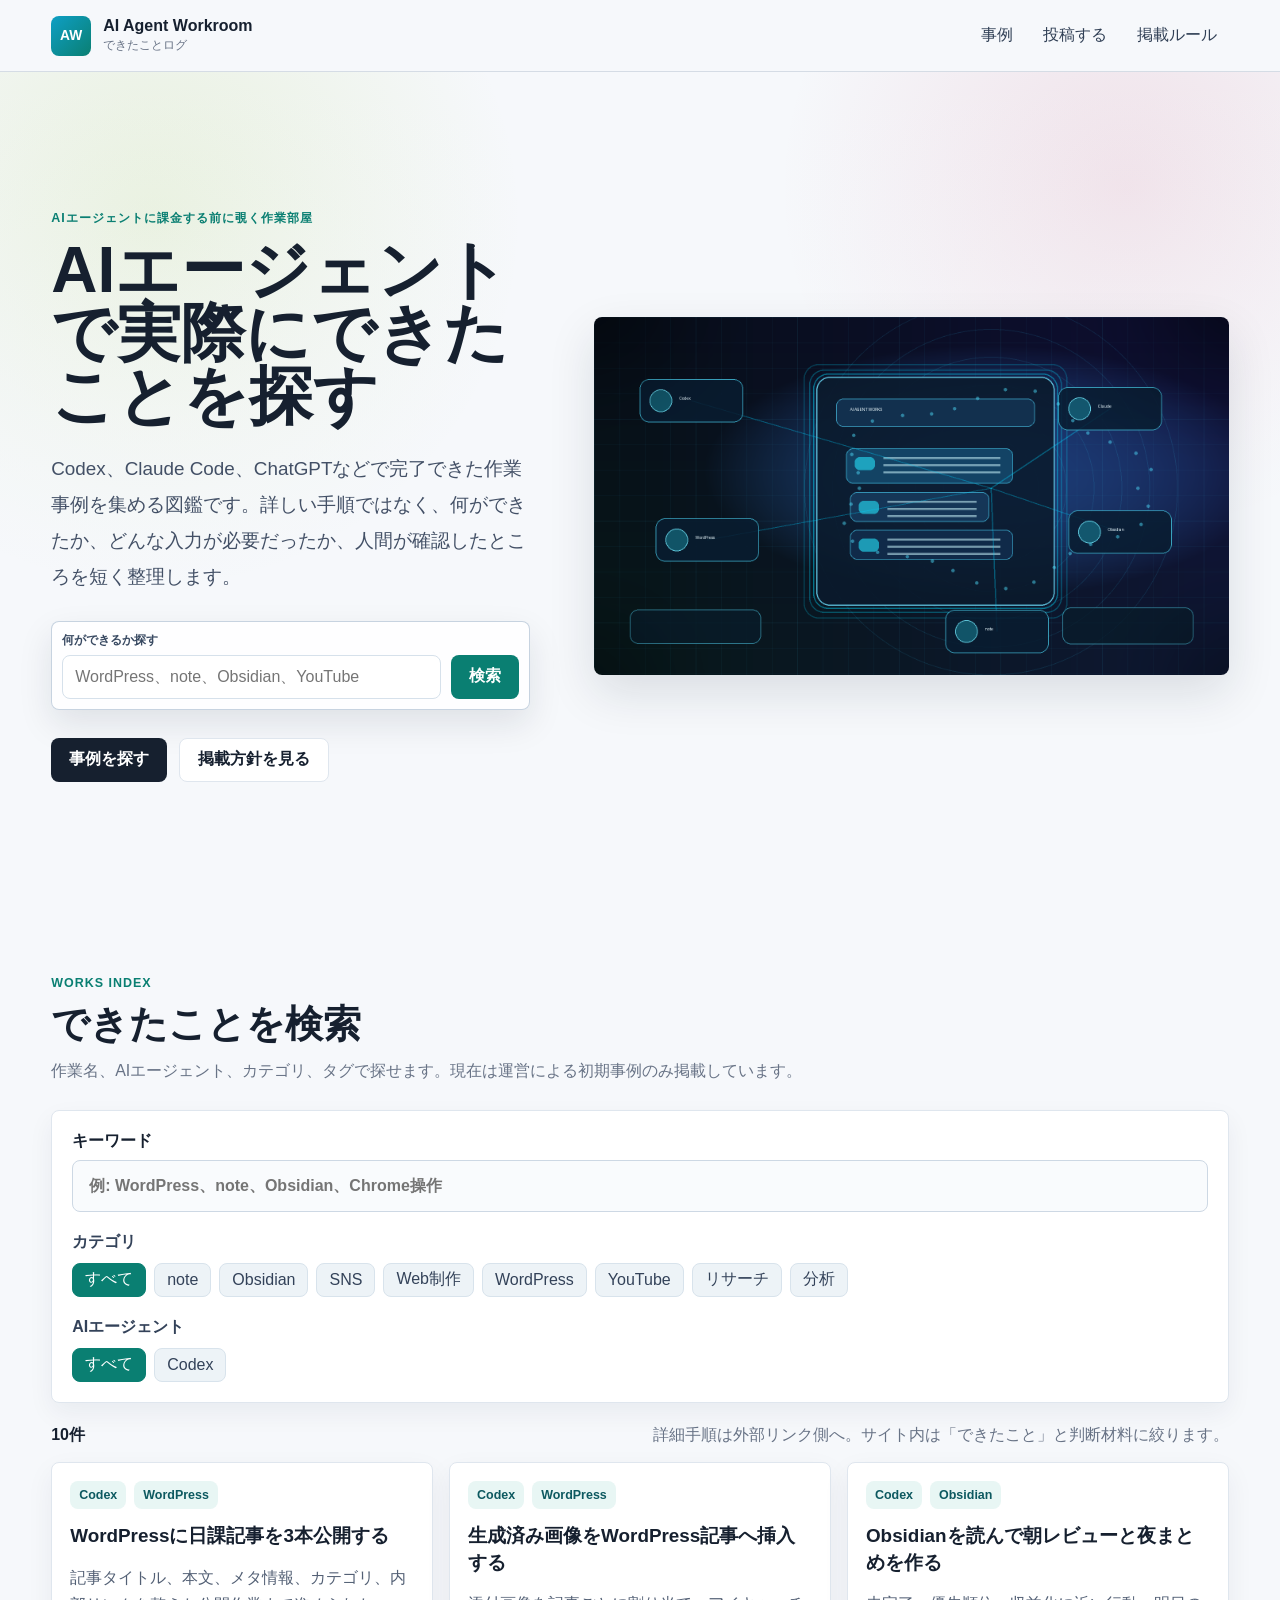
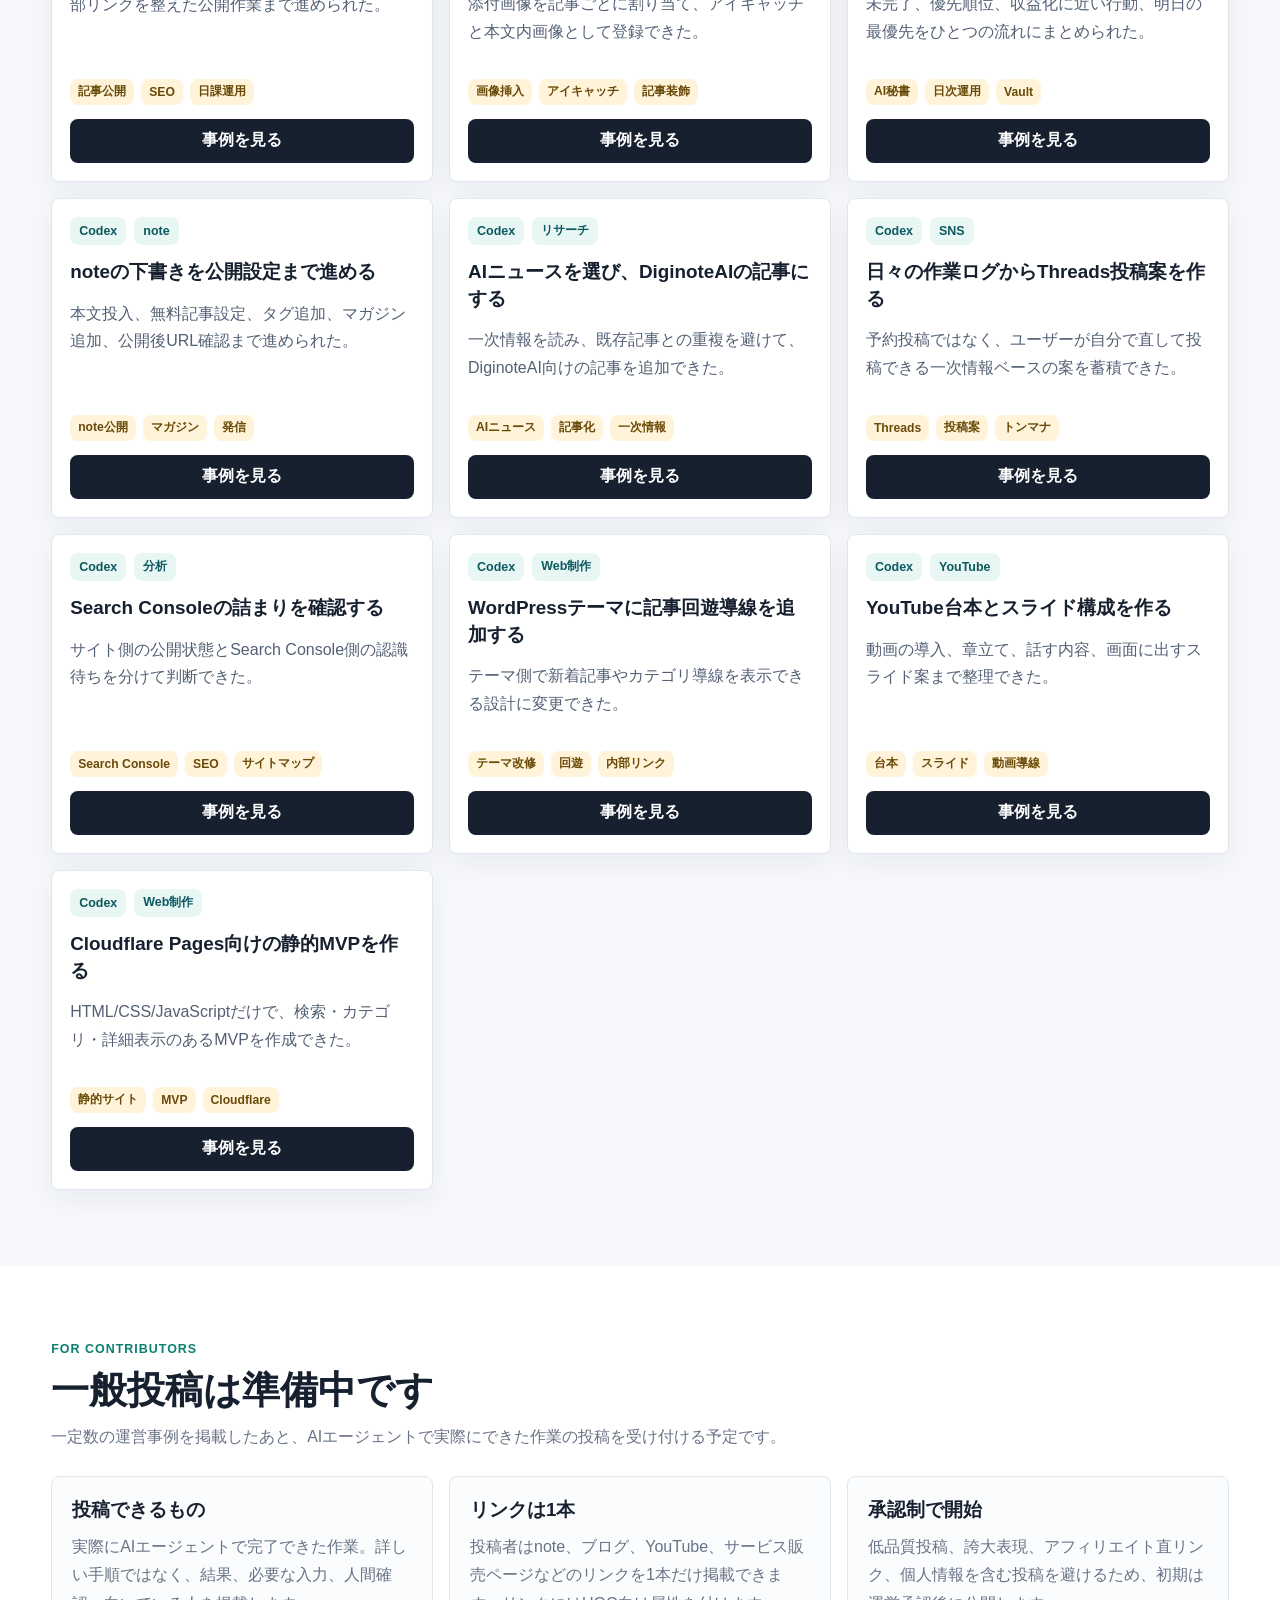
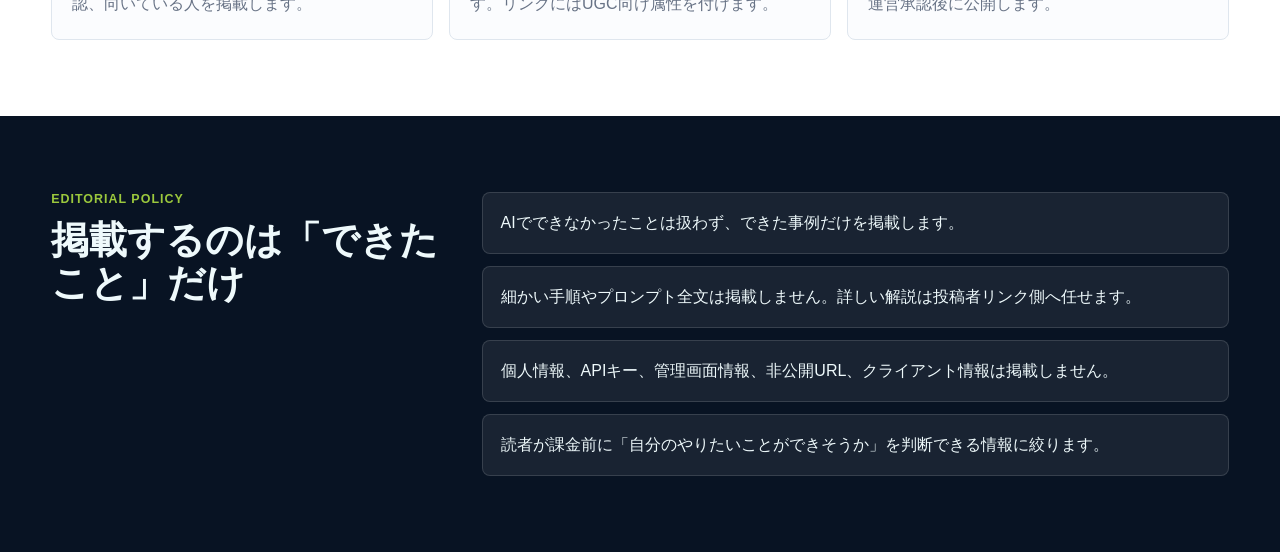
==== index.html @ 25be8d04 "Initial AI Agent Workroom static site" ====
<!doctype html>
<html lang="ja">
  <head>
    <meta charset="utf-8">
    <meta name="viewport" content="width=device-width, initial-scale=1">
    <title>AI Agent Workroom | AIエージェントでできることログ</title>
    <meta name="description" content="CodexやClaude CodeなどのAIエージェントで実際にできた作業を集める事例Wiki。課金前に、自分のやりたいことができるか調べられます。">
    <meta property="og:title" content="AI Agent Workroom">
    <meta property="og:description" content="AIエージェントで実際にできたことを検索できる事例Wiki。">
    <meta property="og:type" content="website">
    <meta property="og:image" content="./assets/agent-works-hero.png">
    <link rel="icon" href="./favicon.svg" type="image/svg+xml">
    <link rel="stylesheet" href="./styles.css">
  </head>
  <body>
    <header class="site-header">
      <a class="brand" href="#top" aria-label="AI Agent Workroom トップ">
        <span class="brand-mark">AW</span>
        <span>
          <strong>AI Agent Workroom</strong>
          <small>できたことログ</small>
        </span>
      </a>
      <nav class="top-nav" aria-label="主要メニュー">
        <a href="#cases">事例</a>
        <a href="#submit">投稿する</a>
        <a href="#policy">掲載ルール</a>
      </nav>
    </header>

    <main id="top">
      <section class="hero-section" aria-labelledby="hero-title">
        <div class="hero-copy">
          <p class="eyebrow">AIエージェントに課金する前に覗く作業部屋</p>
          <h1 id="hero-title">AIエージェントで実際にできたことを探す</h1>
          <p class="lead">Codex、Claude Code、ChatGPTなどで完了できた作業事例を集める図鑑です。詳しい手順ではなく、何ができたか、どんな入力が必要だったか、人間が確認したところを短く整理します。</p>
          <form class="hero-search" data-hero-form>
            <label>
              <span>何ができるか探す</span>
              <input type="search" placeholder="WordPress、note、Obsidian、YouTube" data-hero-search>
            </label>
            <button type="submit">検索</button>
          </form>
          <div class="hero-actions">
            <a href="#cases" class="primary-link">事例を探す</a>
            <a href="#submit" class="secondary-link">掲載方針を見る</a>
          </div>
        </div>
        <figure class="hero-visual">
          <img src="./assets/agent-works-hero.png" alt="AIエージェントの作業事例が知識ボードへ集まる抽象ビジュアル" width="1600" height="900">
        </figure>
      </section>

      <section class="search-band" id="cases" aria-labelledby="cases-title">
        <div class="section-heading">
          <p class="eyebrow">Works Index</p>
          <h2 id="cases-title">できたことを検索</h2>
          <p>作業名、AIエージェント、カテゴリ、タグで探せます。現在は運営による初期事例のみ掲載しています。</p>
        </div>

        <div class="search-panel">
          <label class="search-box">
            <span>キーワード</span>
            <input type="search" placeholder="例: WordPress、note、Obsidian、Chrome操作" data-search>
          </label>

          <div class="filter-group" aria-label="カテゴリで絞り込み">
            <span class="filter-title">カテゴリ</span>
            <div class="chip-row" data-categories></div>
          </div>

          <div class="filter-group" aria-label="AIエージェントで絞り込み">
            <span class="filter-title">AIエージェント</span>
            <div class="chip-row" data-agents></div>
          </div>
        </div>

        <div class="result-bar">
          <span data-count>0件</span>
          <span>詳細手順は外部リンク側へ。サイト内は「できたこと」と判断材料に絞ります。</span>
        </div>

        <div class="case-grid" data-case-grid></div>
        <p class="empty-state" data-empty hidden>該当する事例がありません。キーワードやカテゴリを変えて探してみてください。</p>
      </section>

      <section class="guide-section" id="submit" aria-labelledby="submit-title">
        <div class="section-heading">
          <p class="eyebrow">For Contributors</p>
          <h2 id="submit-title">一般投稿は準備中です</h2>
          <p>一定数の運営事例を掲載したあと、AIエージェントで実際にできた作業の投稿を受け付ける予定です。</p>
        </div>
        <div class="guide-grid">
          <article class="guide-item">
            <h3>投稿できるもの</h3>
            <p>実際にAIエージェントで完了できた作業。詳しい手順ではなく、結果、必要な入力、人間確認、向いている人を掲載します。</p>
          </article>
          <article class="guide-item">
            <h3>リンクは1本</h3>
            <p>投稿者はnote、ブログ、YouTube、サービス販売ページなどのリンクを1本だけ掲載できます。リンクにはUGC向け属性を付けます。</p>
          </article>
          <article class="guide-item">
            <h3>承認制で開始</h3>
            <p>低品質投稿、誇大表現、アフィリエイト直リンク、個人情報を含む投稿を避けるため、初期は運営承認後に公開します。</p>
          </article>
        </div>
      </section>

      <section class="policy-section" id="policy" aria-labelledby="policy-title">
        <div>
          <p class="eyebrow">Editorial Policy</p>
          <h2 id="policy-title">掲載するのは「できたこと」だけ</h2>
        </div>
        <ul class="policy-list">
          <li>AIでできなかったことは扱わず、できた事例だけを掲載します。</li>
          <li>細かい手順やプロンプト全文は掲載しません。詳しい解説は投稿者リンク側へ任せます。</li>
          <li>個人情報、APIキー、管理画面情報、非公開URL、クライアント情報は掲載しません。</li>
          <li>読者が課金前に「自分のやりたいことができそうか」を判断できる情報に絞ります。</li>
        </ul>
      </section>
    </main>

    <div class="modal-shell" data-modal hidden>
      <div class="modal-card" role="dialog" aria-modal="true" aria-label="事例詳細">
        <button type="button" class="modal-close" aria-label="閉じる" data-modal-close>×</button>
        <div data-modal-panel></div>
      </div>
    </div>

    <script src="./data.js"></script>
    <script src="./app.js"></script>
  </body>
</html>
---- styles.css ----
:root {
  color-scheme: light;
  --ink: #16202f;
  --muted: #687386;
  --line: #dfe6ee;
  --panel: #ffffff;
  --paper: #f6f8fb;
  --night: #081323;
  --cyan: #0e9fc5;
  --teal: #0a7f72;
  --lime: #9bc83d;
  --amber: #e5a33a;
  --rose: #c85076;
  --shadow: 0 18px 48px rgba(17, 31, 51, 0.12);
  --radius: 8px;
  font-family: -apple-system, BlinkMacSystemFont, "Segoe UI", "Hiragino Sans", "Noto Sans JP", sans-serif;
}

* {
  box-sizing: border-box;
}

html {
  scroll-behavior: smooth;
}

body {
  margin: 0;
  background: var(--paper);
  color: var(--ink);
  letter-spacing: 0;
}

body.is-modal-open {
  overflow: hidden;
}

a {
  color: inherit;
}

button,
input {
  font: inherit;
}

.site-header {
  position: sticky;
  top: 0;
  z-index: 20;
  display: flex;
  align-items: center;
  justify-content: space-between;
  gap: 24px;
  min-height: 72px;
  padding: 12px clamp(18px, 4vw, 56px);
  background: rgba(246, 248, 251, 0.92);
  border-bottom: 1px solid rgba(168, 182, 200, 0.42);
  backdrop-filter: blur(16px);
}

.brand {
  display: inline-flex;
  align-items: center;
  gap: 12px;
  text-decoration: none;
  min-width: 0;
}

.brand-mark {
  display: grid;
  place-items: center;
  width: 40px;
  height: 40px;
  color: #fff;
  background: linear-gradient(135deg, var(--cyan), var(--teal));
  border-radius: 8px;
  font-weight: 800;
  font-size: 0.86rem;
}

.brand strong {
  display: block;
  font-size: 1rem;
  line-height: 1.1;
}

.brand small {
  display: block;
  color: var(--muted);
  font-size: 0.78rem;
  margin-top: 3px;
}

.top-nav {
  display: flex;
  align-items: center;
  gap: 6px;
  flex-wrap: wrap;
  justify-content: flex-end;
}

.top-nav a {
  display: inline-flex;
  align-items: center;
  min-height: 36px;
  padding: 0 12px;
  color: #314056;
  text-decoration: none;
  border-radius: 8px;
}

.top-nav a:hover {
  background: #eaf1f6;
}

.hero-section {
  display: grid;
  grid-template-columns: minmax(0, 0.86fr) minmax(320px, 1.14fr);
  gap: clamp(24px, 5vw, 64px);
  align-items: center;
  min-height: calc(100svh - 72px);
  padding: clamp(36px, 6vw, 76px) clamp(18px, 4vw, 56px) clamp(28px, 5vw, 56px);
  background:
    linear-gradient(180deg, rgba(246, 248, 251, 0) 0%, var(--paper) 100%),
    radial-gradient(circle at 12% 18%, rgba(155, 200, 61, 0.16), transparent 28%),
    radial-gradient(circle at 88% 14%, rgba(200, 80, 118, 0.14), transparent 26%);
}

.hero-copy {
  max-width: 720px;
}

.eyebrow {
  margin: 0 0 12px;
  color: var(--teal);
  font-size: 0.78rem;
  font-weight: 800;
  letter-spacing: 0.08em;
  text-transform: uppercase;
}

h1,
h2,
h3,
p {
  overflow-wrap: anywhere;
}

h1 {
  margin: 0;
  font-size: clamp(2.4rem, 5vw, 5.8rem);
  line-height: 0.98;
  letter-spacing: 0;
  max-width: 760px;
}

.lead {
  margin: 24px 0 0;
  color: #435066;
  font-size: clamp(1rem, 1.6vw, 1.18rem);
  line-height: 1.9;
  max-width: 680px;
}

.hero-search {
  display: grid;
  grid-template-columns: minmax(0, 1fr) auto;
  gap: 10px;
  max-width: 680px;
  margin-top: 26px;
  padding: 10px;
  background: rgba(255, 255, 255, 0.82);
  border: 1px solid rgba(193, 207, 221, 0.9);
  border-radius: 8px;
  box-shadow: 0 14px 34px rgba(22, 32, 47, 0.1);
}

.hero-search label {
  display: grid;
  gap: 6px;
  min-width: 0;
}

.hero-search span {
  color: #394a62;
  font-size: 0.78rem;
  font-weight: 900;
}

.hero-search input {
  width: 100%;
  min-height: 44px;
  padding: 0 12px;
  color: var(--ink);
  background: #fff;
  border: 1px solid #d6e1eb;
  border-radius: 8px;
  outline: none;
}

.hero-search input:focus {
  border-color: var(--cyan);
  box-shadow: 0 0 0 4px rgba(14, 159, 197, 0.13);
}

.hero-search button {
  align-self: end;
  min-height: 44px;
  padding: 0 18px;
  color: #fff;
  background: var(--teal);
  border: 0;
  border-radius: 8px;
  font-weight: 900;
  cursor: pointer;
}

.hero-search button:hover {
  background: #096d62;
}

.hero-actions {
  display: flex;
  flex-wrap: wrap;
  gap: 12px;
  margin-top: 28px;
}

.primary-link,
.secondary-link,
.card-action {
  display: inline-flex;
  align-items: center;
  justify-content: center;
  min-height: 44px;
  padding: 0 18px;
  border-radius: 8px;
  text-decoration: none;
  font-weight: 800;
}

.primary-link {
  color: #fff;
  background: var(--ink);
}

.primary-link:hover,
.card-action:hover {
  background: #27344a;
}

.secondary-link {
  color: var(--ink);
  background: #fff;
  border: 1px solid var(--line);
}

.secondary-link:hover {
  border-color: #aab9c9;
}

.hero-visual {
  margin: 0;
  min-width: 0;
}

.hero-visual img {
  display: block;
  width: 100%;
  height: auto;
  aspect-ratio: 16 / 9;
  object-fit: cover;
  border-radius: 8px;
  box-shadow: var(--shadow);
}

.search-band,
.guide-section,
.policy-section {
  padding: clamp(38px, 6vw, 76px) clamp(18px, 4vw, 56px);
}

.section-heading {
  max-width: 820px;
  margin-bottom: 24px;
}

.section-heading h2,
.policy-section h2 {
  margin: 0;
  font-size: clamp(1.7rem, 3vw, 3rem);
  line-height: 1.12;
}

.section-heading p:not(.eyebrow) {
  margin: 12px 0 0;
  color: var(--muted);
  line-height: 1.8;
}

.search-panel {
  display: grid;
  gap: 20px;
  padding: 20px;
  background: var(--panel);
  border: 1px solid var(--line);
  border-radius: var(--radius);
  box-shadow: 0 10px 26px rgba(25, 39, 62, 0.06);
}

.search-box {
  display: grid;
  gap: 8px;
  font-weight: 800;
}

.search-box input {
  min-height: 52px;
  width: 100%;
  padding: 0 16px;
  color: var(--ink);
  background: #f9fbfd;
  border: 1px solid #cdd8e4;
  border-radius: 8px;
  outline: none;
}

.search-box input:focus {
  border-color: var(--cyan);
  box-shadow: 0 0 0 4px rgba(14, 159, 197, 0.13);
}

.filter-group {
  display: grid;
  gap: 10px;
}

.filter-title {
  color: #334259;
  font-weight: 800;
}

.chip-row {
  display: flex;
  gap: 8px;
  flex-wrap: wrap;
}

.chip {
  min-height: 34px;
  padding: 0 12px;
  color: #334259;
  background: #edf3f7;
  border: 1px solid #d8e3ec;
  border-radius: 8px;
  cursor: pointer;
}

.chip[aria-pressed="true"] {
  color: #fff;
  background: var(--teal);
  border-color: var(--teal);
}

.result-bar {
  display: flex;
  justify-content: space-between;
  gap: 16px;
  align-items: center;
  margin: 22px 0 16px;
  color: var(--muted);
}

.result-bar [data-count] {
  color: var(--ink);
  font-weight: 900;
}

.case-grid {
  display: grid;
  grid-template-columns: repeat(3, minmax(0, 1fr));
  gap: 16px;
}

.work-card {
  display: grid;
  grid-template-rows: auto auto 1fr auto auto;
  gap: 14px;
  min-height: 320px;
  padding: 18px;
  background: var(--panel);
  border: 1px solid var(--line);
  border-radius: var(--radius);
  box-shadow: 0 10px 28px rgba(25, 39, 62, 0.06);
}

.work-card__meta {
  display: flex;
  gap: 8px;
  flex-wrap: wrap;
}

.work-card__meta span {
  display: inline-flex;
  align-items: center;
  min-height: 28px;
  padding: 0 9px;
  color: #0d5960;
  background: #e8f6f4;
  border-radius: 8px;
  font-size: 0.78rem;
  font-weight: 800;
}

.work-card h3 {
  margin: 0;
  font-size: 1.18rem;
  line-height: 1.42;
}

.work-card p {
  margin: 0;
  color: #536075;
  line-height: 1.72;
}

.tag-list {
  display: flex;
  flex-wrap: wrap;
  gap: 7px;
}

.tag-list span {
  display: inline-flex;
  align-items: center;
  min-height: 26px;
  padding: 0 8px;
  color: #6a4a08;
  background: #fff4da;
  border-radius: 8px;
  font-size: 0.76rem;
  font-weight: 800;
}

.card-action {
  width: 100%;
  color: #fff;
  background: var(--ink);
  border: 0;
  cursor: pointer;
}

.empty-state {
  padding: 30px;
  color: var(--muted);
  background: #fff;
  border: 1px solid var(--line);
  border-radius: var(--radius);
}

.guide-section {
  background: #fff;
}

.guide-grid {
  display: grid;
  grid-template-columns: repeat(3, minmax(0, 1fr));
  gap: 16px;
}

.guide-item {
  padding: 20px;
  border: 1px solid var(--line);
  border-radius: var(--radius);
  background: #fbfcfe;
}

.guide-item h3 {
  margin: 0 0 10px;
}

.guide-item p {
  margin: 0;
  color: var(--muted);
  line-height: 1.8;
}

.policy-section {
  display: grid;
  grid-template-columns: minmax(220px, 0.7fr) minmax(0, 1.3fr);
  gap: 28px;
  align-items: start;
  background: var(--night);
  color: #eef9fb;
}

.policy-section .eyebrow {
  color: var(--lime);
}

.policy-list {
  display: grid;
  gap: 12px;
  margin: 0;
  padding: 0;
  list-style: none;
}

.policy-list li {
  padding: 16px 18px;
  background: rgba(255, 255, 255, 0.07);
  border: 1px solid rgba(255, 255, 255, 0.13);
  border-radius: var(--radius);
  line-height: 1.75;
}

.modal-shell {
  position: fixed;
  inset: 0;
  z-index: 100;
  display: grid;
  place-items: center;
  padding: 18px;
  background: rgba(3, 9, 18, 0.64);
}

.modal-shell[hidden] {
  display: none;
}

.modal-card {
  position: relative;
  width: min(920px, 100%);
  max-height: min(820px, 92svh);
  overflow: auto;
  padding: clamp(18px, 4vw, 30px);
  background: #fff;
  border-radius: 8px;
  box-shadow: 0 24px 88px rgba(0, 0, 0, 0.32);
}

.modal-close,
.icon-button {
  display: grid;
  place-items: center;
  width: 38px;
  height: 38px;
  color: var(--ink);
  background: #edf3f7;
  border: 0;
  border-radius: 8px;
  cursor: pointer;
  font-size: 1.35rem;
  line-height: 1;
}

.modal-close {
  position: absolute;
  top: 12px;
  right: 12px;
}

.modal-top {
  display: flex;
  justify-content: space-between;
  gap: 20px;
  padding-right: 42px;
}

.modal-top h2 {
  margin: 0 0 18px;
  font-size: clamp(1.45rem, 3vw, 2.4rem);
  line-height: 1.18;
}

.case-detail {
  display: grid;
  gap: 12px;
  margin: 0;
}

.case-detail div {
  display: grid;
  grid-template-columns: 180px minmax(0, 1fr);
  gap: 16px;
  padding: 14px 0;
  border-top: 1px solid var(--line);
}

.case-detail dt {
  color: #2f4058;
  font-weight: 900;
}

.case-detail dd {
  margin: 0;
  color: #536075;
  line-height: 1.8;
}

.modal-footer {
  display: flex;
  justify-content: space-between;
  align-items: center;
  gap: 18px;
  flex-wrap: wrap;
  margin-top: 24px;
  padding-top: 18px;
  border-top: 1px solid var(--line);
}

@media (max-width: 980px) {
  .hero-section {
    grid-template-columns: 1fr;
    min-height: auto;
  }

  .hero-visual {
    order: -1;
  }

  .case-grid,
  .guide-grid {
    grid-template-columns: repeat(2, minmax(0, 1fr));
  }

  .policy-section {
    grid-template-columns: 1fr;
  }
}

@media (max-width: 680px) {
  .site-header {
    align-items: flex-start;
    flex-direction: column;
    gap: 10px;
  }

  .top-nav {
    justify-content: flex-start;
  }

  .hero-section {
    padding-top: 24px;
  }

  .hero-actions,
  .hero-search,
  .result-bar,
  .modal-top,
  .modal-footer {
    align-items: stretch;
    flex-direction: column;
  }

  .hero-search {
    grid-template-columns: 1fr;
  }

  .primary-link,
  .secondary-link {
    width: 100%;
  }

  .case-grid,
  .guide-grid {
    grid-template-columns: 1fr;
  }

  .search-panel {
    padding: 16px;
  }

  .case-detail div {
    grid-template-columns: 1fr;
    gap: 6px;
  }

  .modal-top {
    padding-right: 0;
  }

  .modal-top .icon-button {
    display: none;
  }
}
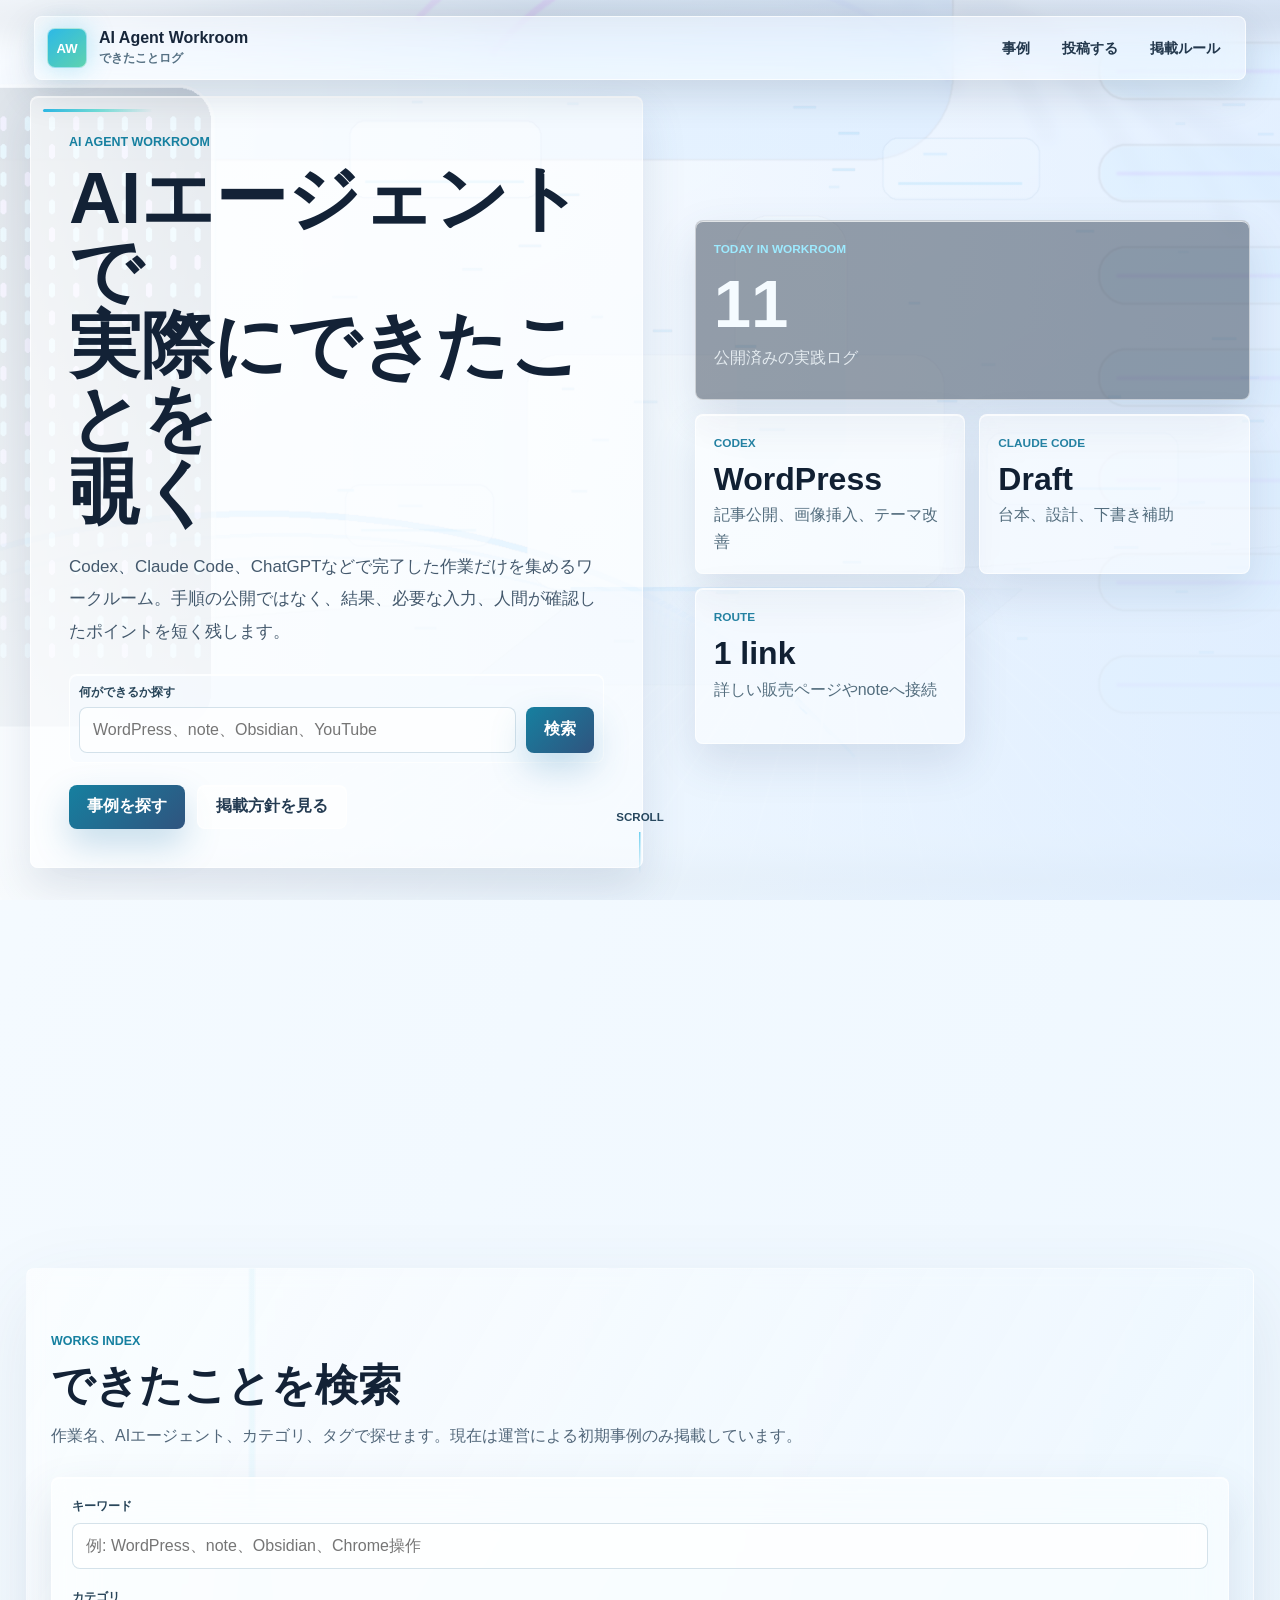
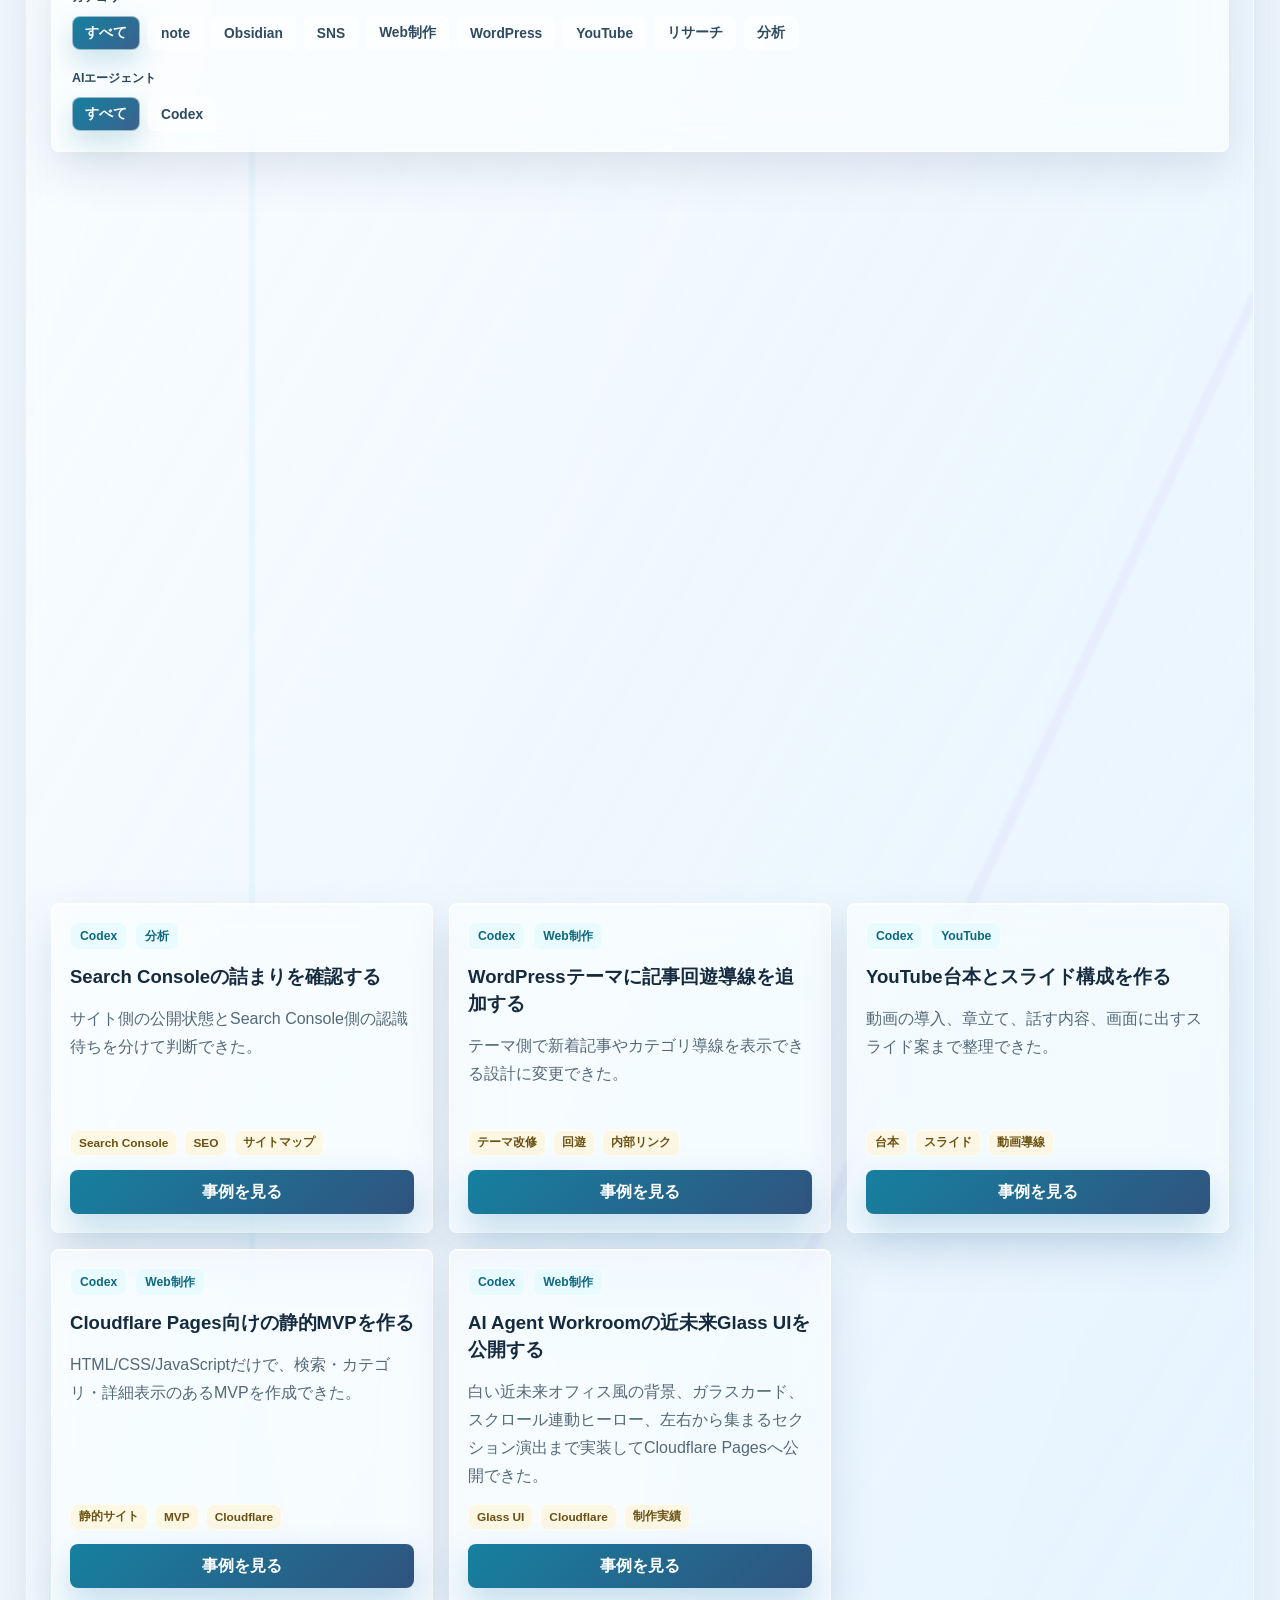
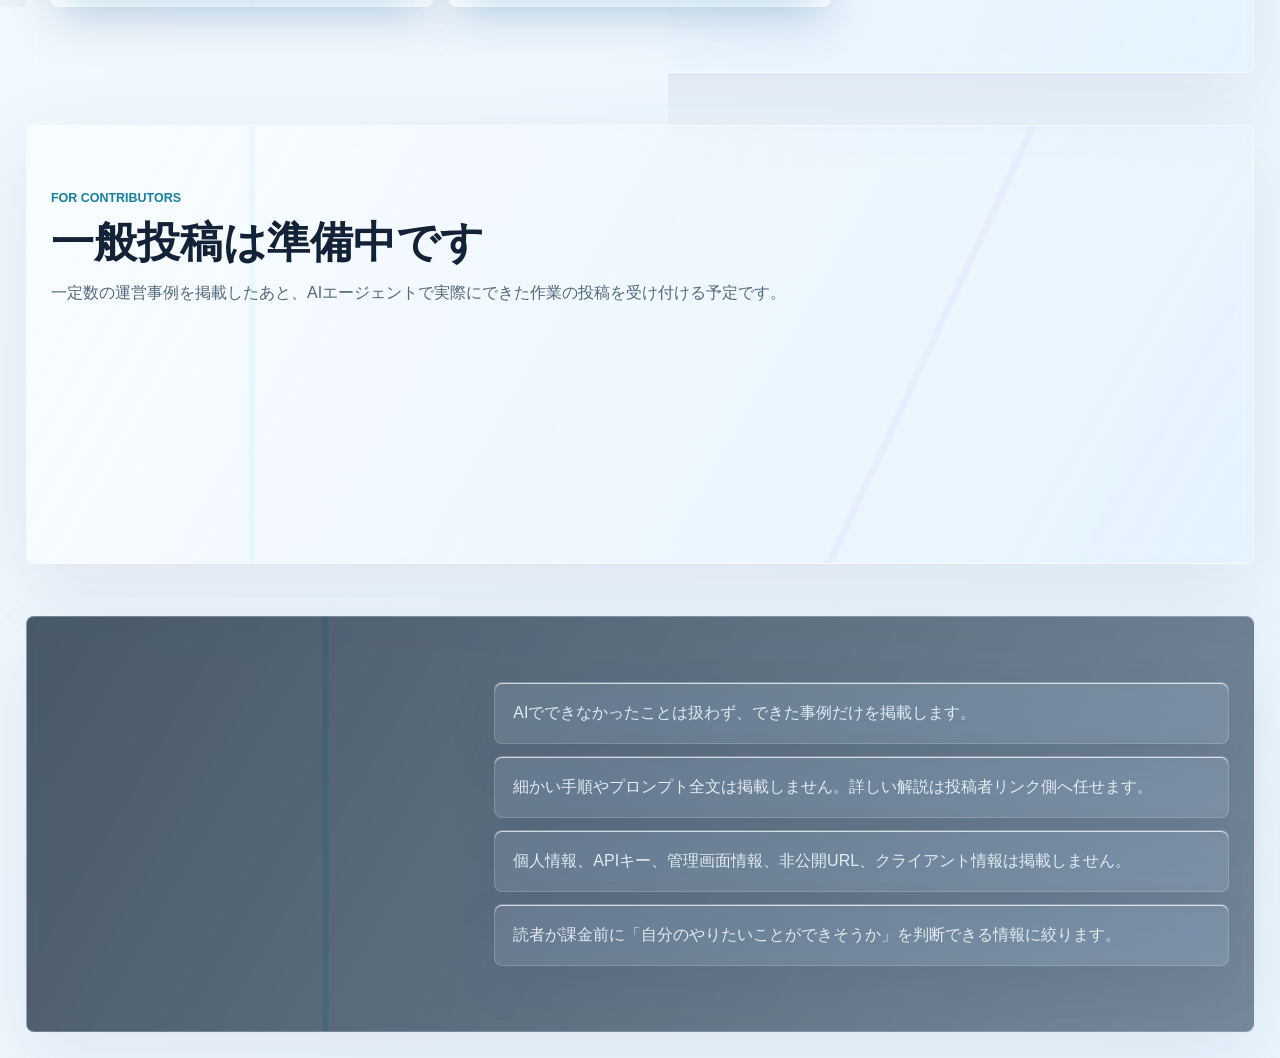
==== commit bd9aa620: "Redesign AI Agent Workroom glass UI" ====
--- a/index.html
+++ b/index.html
@@ -8,7 +8,7 @@
     <meta property="og:title" content="AI Agent Workroom">
     <meta property="og:description" content="AIエージェントで実際にできたことを検索できる事例Wiki。">
     <meta property="og:type" content="website">
-    <meta property="og:image" content="./assets/agent-works-hero.png">
+    <meta property="og:image" content="./assets/workroom-atrium.png">
     <link rel="icon" href="./favicon.svg" type="image/svg+xml">
     <link rel="stylesheet" href="./styles.css">
   </head>
@@ -29,36 +29,66 @@
     </header>
 
     <main id="top">
-      <section class="hero-section" aria-labelledby="hero-title">
-        <div class="hero-copy">
-          <p class="eyebrow">AIエージェントに課金する前に覗く作業部屋</p>
-          <h1 id="hero-title">AIエージェントで実際にできたことを探す</h1>
-          <p class="lead">Codex、Claude Code、ChatGPTなどで完了できた作業事例を集める図鑑です。詳しい手順ではなく、何ができたか、どんな入力が必要だったか、人間が確認したところを短く整理します。</p>
-          <form class="hero-search" data-hero-form>
-            <label>
-              <span>何ができるか探す</span>
-              <input type="search" placeholder="WordPress、note、Obsidian、YouTube" data-hero-search>
-            </label>
-            <button type="submit">検索</button>
-          </form>
-          <div class="hero-actions">
-            <a href="#cases" class="primary-link">事例を探す</a>
-            <a href="#submit" class="secondary-link">掲載方針を見る</a>
+      <section class="hero-section" aria-labelledby="hero-title" data-hero>
+        <div class="hero-pin">
+          <figure class="hero-visual" aria-hidden="true">
+            <img src="./assets/workroom-atrium.png" alt="" width="1800" height="1080">
+          </figure>
+          <div class="hero-stage" data-hero-stage>
+            <div class="hero-copy glass-panel">
+              <p class="eyebrow">AI Agent Workroom</p>
+              <h1 id="hero-title"><span>AIエージェントで</span><span>実際にできたことを</span><span>覗く</span></h1>
+              <p class="lead">Codex、Claude Code、ChatGPTなどで完了した作業だけを集めるワークルーム。手順の公開ではなく、結果、必要な入力、人間が確認したポイントを短く残します。</p>
+              <form class="hero-search" data-hero-form>
+                <label>
+                  <span>何ができるか探す</span>
+                  <input type="search" placeholder="WordPress、note、Obsidian、YouTube" data-hero-search>
+                </label>
+                <button type="submit">検索</button>
+              </form>
+              <div class="hero-actions">
+                <a href="#cases" class="primary-link">事例を探す</a>
+                <a href="#submit" class="secondary-link">掲載方針を見る</a>
+              </div>
+            </div>
+
+            <div class="hero-workbench" aria-label="AI Agent Workroomの概要">
+              <article class="glass-tile tile-large">
+                <span class="tile-label">Today in workroom</span>
+                <strong>11</strong>
+                <p>公開済みの実践ログ</p>
+              </article>
+              <article class="glass-tile">
+                <span class="tile-label">Codex</span>
+                <strong>WordPress</strong>
+                <p>記事公開、画像挿入、テーマ改善</p>
+              </article>
+              <article class="glass-tile">
+                <span class="tile-label">Claude Code</span>
+                <strong>Draft</strong>
+                <p>台本、設計、下書き補助</p>
+              </article>
+              <article class="glass-tile">
+                <span class="tile-label">Route</span>
+                <strong>1 link</strong>
+                <p>詳しい販売ページやnoteへ接続</p>
+              </article>
+            </div>
+          </div>
+          <div class="scroll-cue" aria-hidden="true">
+            <span>Scroll</span>
           </div>
         </div>
-        <figure class="hero-visual">
-          <img src="./assets/agent-works-hero.png" alt="AIエージェントの作業事例が知識ボードへ集まる抽象ビジュアル" width="1600" height="900">
-        </figure>
       </section>
 
-      <section class="search-band" id="cases" aria-labelledby="cases-title">
-        <div class="section-heading">
+      <section class="search-band scene-section" id="cases" aria-labelledby="cases-title">
+        <div class="section-heading reveal-left" data-reveal>
           <p class="eyebrow">Works Index</p>
           <h2 id="cases-title">できたことを検索</h2>
           <p>作業名、AIエージェント、カテゴリ、タグで探せます。現在は運営による初期事例のみ掲載しています。</p>
         </div>
 
-        <div class="search-panel">
+        <div class="search-panel glass-panel reveal-right" data-reveal>
           <label class="search-box">
             <span>キーワード</span>
             <input type="search" placeholder="例: WordPress、note、Obsidian、Chrome操作" data-search>
@@ -75,7 +105,7 @@
           </div>
         </div>
 
-        <div class="result-bar">
+        <div class="result-bar reveal-left" data-reveal>
           <span data-count>0件</span>
           <span>詳細手順は外部リンク側へ。サイト内は「できたこと」と判断材料に絞ります。</span>
         </div>
@@ -84,30 +114,30 @@
         <p class="empty-state" data-empty hidden>該当する事例がありません。キーワードやカテゴリを変えて探してみてください。</p>
       </section>
 
-      <section class="guide-section" id="submit" aria-labelledby="submit-title">
-        <div class="section-heading">
+      <section class="guide-section scene-section" id="submit" aria-labelledby="submit-title">
+        <div class="section-heading reveal-left" data-reveal>
           <p class="eyebrow">For Contributors</p>
           <h2 id="submit-title">一般投稿は準備中です</h2>
           <p>一定数の運営事例を掲載したあと、AIエージェントで実際にできた作業の投稿を受け付ける予定です。</p>
         </div>
         <div class="guide-grid">
-          <article class="guide-item">
+          <article class="guide-item glass-panel" data-reveal>
             <h3>投稿できるもの</h3>
             <p>実際にAIエージェントで完了できた作業。詳しい手順ではなく、結果、必要な入力、人間確認、向いている人を掲載します。</p>
           </article>
-          <article class="guide-item">
+          <article class="guide-item glass-panel" data-reveal>
             <h3>リンクは1本</h3>
             <p>投稿者はnote、ブログ、YouTube、サービス販売ページなどのリンクを1本だけ掲載できます。リンクにはUGC向け属性を付けます。</p>
           </article>
-          <article class="guide-item">
+          <article class="guide-item glass-panel" data-reveal>
             <h3>承認制で開始</h3>
             <p>低品質投稿、誇大表現、アフィリエイト直リンク、個人情報を含む投稿を避けるため、初期は運営承認後に公開します。</p>
           </article>
         </div>
       </section>
 
-      <section class="policy-section" id="policy" aria-labelledby="policy-title">
-        <div>
+      <section class="policy-section scene-section" id="policy" aria-labelledby="policy-title">
+        <div class="reveal-left" data-reveal>
           <p class="eyebrow">Editorial Policy</p>
           <h2 id="policy-title">掲載するのは「できたこと」だけ</h2>
         </div>
--- a/styles.css
+++ b/styles.css
@@ -1,18 +1,23 @@
 :root {
   color-scheme: light;
-  --ink: #16202f;
-  --muted: #687386;
-  --line: #dfe6ee;
-  --panel: #ffffff;
-  --paper: #f6f8fb;
-  --night: #081323;
-  --cyan: #0e9fc5;
-  --teal: #0a7f72;
-  --lime: #9bc83d;
-  --amber: #e5a33a;
-  --rose: #c85076;
-  --shadow: 0 18px 48px rgba(17, 31, 51, 0.12);
+  --ink: #112033;
+  --ink-soft: #2c3d52;
+  --muted: #6d7b8c;
+  --paper: #edf6ff;
+  --glass: rgba(255, 255, 255, 0.52);
+  --glass-strong: rgba(255, 255, 255, 0.72);
+  --glass-dark: rgba(17, 32, 51, 0.54);
+  --line: rgba(255, 255, 255, 0.68);
+  --line-dark: rgba(95, 130, 158, 0.24);
+  --cyan: #2cb9e6;
+  --aqua: #71dfd9;
+  --violet: #a78bfa;
+  --mint: #65d6a8;
+  --amber: #e7b95b;
+  --shadow: 0 30px 80px rgba(37, 58, 86, 0.22);
+  --soft-shadow: 0 18px 45px rgba(62, 88, 122, 0.14);
   --radius: 8px;
+  --hero-progress: 0;
   font-family: -apple-system, BlinkMacSystemFont, "Segoe UI", "Hiragino Sans", "Noto Sans JP", sans-serif;
 }
 
@@ -22,13 +27,41 @@
 
 html {
   scroll-behavior: smooth;
+  overflow-x: clip;
 }
 
 body {
+  min-width: 320px;
   margin: 0;
-  background: var(--paper);
+  overflow-x: clip;
   color: var(--ink);
   letter-spacing: 0;
+  background:
+    linear-gradient(110deg, rgba(244, 250, 255, 0.88), rgba(227, 242, 255, 0.72)),
+    url("./assets/workroom-atrium.png") center top / cover fixed;
+}
+
+body::before {
+  content: "";
+  position: fixed;
+  inset: 0;
+  z-index: -2;
+  background:
+    linear-gradient(90deg, rgba(255,255,255,0.82), rgba(255,255,255,0.38) 38%, rgba(215,236,255,0.68)),
+    linear-gradient(180deg, rgba(255,255,255,0.55), rgba(232,243,255,0.86));
+}
+
+body::after {
+  content: "";
+  position: fixed;
+  inset: 0;
+  z-index: -1;
+  pointer-events: none;
+  background:
+    repeating-linear-gradient(90deg, rgba(255,255,255,0.22) 0 1px, transparent 1px 92px),
+    linear-gradient(135deg, transparent 0 44%, rgba(44,185,230,0.12) 44.2% 44.6%, transparent 44.8%),
+    linear-gradient(24deg, transparent 0 60%, rgba(167,139,250,0.10) 60.2% 60.6%, transparent 60.8%);
+  opacity: 0.55;
 }
 
 body.is-modal-open {
@@ -44,27 +77,58 @@
   font: inherit;
 }
 
+button {
+  letter-spacing: 0;
+}
+
+h1,
+h2,
+h3,
+p {
+  overflow-wrap: anywhere;
+}
+
+.glass-panel,
+.glass-tile,
+.work-card,
+.guide-item,
+.search-panel,
+.modal-card,
+.policy-list li {
+  background: var(--glass);
+  border: 1px solid var(--line);
+  border-radius: var(--radius);
+  box-shadow: var(--soft-shadow), inset 0 1px 0 rgba(255,255,255,0.72);
+  backdrop-filter: blur(22px) saturate(138%);
+  -webkit-backdrop-filter: blur(22px) saturate(138%);
+}
+
 .site-header {
-  position: sticky;
-  top: 0;
-  z-index: 20;
+  position: fixed;
+  top: 16px;
+  left: clamp(14px, 3vw, 34px);
+  right: clamp(14px, 3vw, 34px);
+  z-index: 40;
   display: flex;
   align-items: center;
   justify-content: space-between;
-  gap: 24px;
-  min-height: 72px;
-  padding: 12px clamp(18px, 4vw, 56px);
-  background: rgba(246, 248, 251, 0.92);
-  border-bottom: 1px solid rgba(168, 182, 200, 0.42);
-  backdrop-filter: blur(16px);
+  gap: 18px;
+  min-height: 64px;
+  padding: 10px 12px;
+  background: rgba(255, 255, 255, 0.42);
+  border: 1px solid rgba(255, 255, 255, 0.72);
+  border-radius: 8px;
+  box-shadow: 0 14px 36px rgba(48, 67, 90, 0.16);
+  backdrop-filter: blur(24px) saturate(160%);
+  -webkit-backdrop-filter: blur(24px) saturate(160%);
 }
 
 .brand {
   display: inline-flex;
   align-items: center;
   gap: 12px;
+  min-width: 0;
   text-decoration: none;
-  min-width: 0;
 }
 
 .brand-mark {
@@ -72,32 +136,41 @@
   place-items: center;
   width: 40px;
   height: 40px;
-  color: #fff;
-  background: linear-gradient(135deg, var(--cyan), var(--teal));
-  border-radius: 8px;
-  font-weight: 800;
-  font-size: 0.86rem;
-}
-
-.brand strong {
-  display: block;
-  font-size: 1rem;
-  line-height: 1.1;
-}
-
+  color: #ffffff;
+  background:
+    linear-gradient(140deg, rgba(44,185,230,0.92), rgba(101,214,168,0.88)),
+    #2cb9e6;
+  border: 1px solid rgba(255,255,255,0.5);
+  border-radius: 8px;
+  font-size: 0.82rem;
+  font-weight: 900;
+  box-shadow: 0 0 26px rgba(44,185,230,0.34);
+}
+
+.brand strong,
 .brand small {
   display: block;
-  color: var(--muted);
-  font-size: 0.78rem;
+}
+
+.brand strong {
+  color: #17263a;
+  font-size: 1rem;
+  line-height: 1.08;
+}
+
+.brand small {
   margin-top: 3px;
+  color: #557083;
+  font-size: 0.75rem;
+  font-weight: 700;
 }
 
 .top-nav {
   display: flex;
   align-items: center;
+  justify-content: flex-end;
   gap: 6px;
   flex-wrap: wrap;
-  justify-content: flex-end;
 }
 
 .top-nav a {
@@ -105,62 +178,126 @@
   align-items: center;
   min-height: 36px;
   padding: 0 12px;
-  color: #314056;
+  color: #23384d;
   text-decoration: none;
-  border-radius: 8px;
+  border: 1px solid transparent;
+  border-radius: 8px;
+  font-size: 0.9rem;
+  font-weight: 800;
 }
 
 .top-nav a:hover {
-  background: #eaf1f6;
+  background: rgba(255,255,255,0.48);
+  border-color: rgba(255,255,255,0.72);
 }
 
 .hero-section {
-  display: grid;
-  grid-template-columns: minmax(0, 0.86fr) minmax(320px, 1.14fr);
-  gap: clamp(24px, 5vw, 64px);
+  position: relative;
+  height: 138svh;
+  min-height: 880px;
+  --hero-progress: 0;
+}
+
+.hero-pin {
+  position: sticky;
+  top: 0;
+  display: grid;
+  place-items: center;
+  min-height: 100svh;
+  overflow: hidden;
+  perspective: 1400px;
+}
+
+.hero-visual {
+  position: absolute;
+  inset: 0;
+  margin: 0;
+  overflow: hidden;
+}
+
+.hero-visual::after {
+  content: "";
+  position: absolute;
+  inset: 0;
+  background:
+    linear-gradient(90deg, rgba(255,255,255,0.72), rgba(255,255,255,0.18) 42%, rgba(214,232,255,0.52)),
+    linear-gradient(180deg, rgba(243,249,255,0.2), rgba(235,246,255,0.88));
+}
+
+.hero-visual img {
+  width: 100%;
+  height: 100%;
+  object-fit: cover;
+  transform: scale(calc(1.04 + var(--hero-progress) * 0.07));
+  filter: saturate(1.06) contrast(1.02);
+}
+
+.hero-stage {
+  position: relative;
+  z-index: 1;
+  display: grid;
+  grid-template-columns: minmax(0, 0.95fr) minmax(320px, 0.86fr);
+  gap: clamp(22px, 4vw, 54px);
   align-items: center;
-  min-height: calc(100svh - 72px);
-  padding: clamp(36px, 6vw, 76px) clamp(18px, 4vw, 56px) clamp(28px, 5vw, 56px);
-  background:
-    linear-gradient(180deg, rgba(246, 248, 251, 0) 0%, var(--paper) 100%),
-    radial-gradient(circle at 12% 18%, rgba(155, 200, 61, 0.16), transparent 28%),
-    radial-gradient(circle at 88% 14%, rgba(200, 80, 118, 0.14), transparent 26%);
+  width: min(1220px, calc(100% - 36px));
+  padding-top: 64px;
+  opacity: calc(1 - var(--hero-progress) * 1.25);
+  transform:
+    perspective(1400px)
+    translate3d(0, calc(var(--hero-progress) * -9vh), calc(var(--hero-progress) * -160px))
+    rotateX(calc(var(--hero-progress) * 15deg))
+    rotateY(calc(var(--hero-progress) * -8deg))
+    rotateZ(calc(var(--hero-progress) * -4deg))
+    scale(calc(1 - var(--hero-progress) * 0.16));
+  filter: blur(calc(var(--hero-progress) * 8px));
+  transform-origin: 54% 46%;
+  transition: filter 80ms linear;
 }
 
 .hero-copy {
-  max-width: 720px;
+  position: relative;
+  padding: clamp(22px, 4vw, 38px);
+}
+
+.hero-copy::before {
+  content: "";
+  position: absolute;
+  inset: 12px auto auto 12px;
+  width: 110px;
+  height: 3px;
+  background: linear-gradient(90deg, var(--cyan), var(--aqua), transparent);
+  border-radius: 8px;
 }
 
 .eyebrow {
-  margin: 0 0 12px;
-  color: var(--teal);
+  margin: 0 0 13px;
+  color: #1680a0;
   font-size: 0.78rem;
-  font-weight: 800;
-  letter-spacing: 0.08em;
+  font-weight: 900;
   text-transform: uppercase;
-}
-
-h1,
-h2,
-h3,
-p {
+  letter-spacing: 0;
+}
+
+h1 {
+  max-width: 760px;
+  margin: 0;
+  color: #132236;
+  font-size: 4.5rem;
+  line-height: 1.02;
+  letter-spacing: 0;
   overflow-wrap: anywhere;
 }
 
-h1 {
-  margin: 0;
-  font-size: clamp(2.4rem, 5vw, 5.8rem);
-  line-height: 0.98;
-  letter-spacing: 0;
-  max-width: 760px;
+h1 span {
+  display: block;
 }
 
 .lead {
-  margin: 24px 0 0;
-  color: #435066;
-  font-size: clamp(1rem, 1.6vw, 1.18rem);
+  max-width: 680px;
+  margin: 22px 0 0;
+  color: #44596d;
+  font-size: 1.06rem;
   line-height: 1.9;
-  max-width: 680px;
 }
 
 .hero-search {
@@ -169,11 +306,11 @@
   gap: 10px;
   max-width: 680px;
   margin-top: 26px;
-  padding: 10px;
-  background: rgba(255, 255, 255, 0.82);
-  border: 1px solid rgba(193, 207, 221, 0.9);
-  border-radius: 8px;
-  box-shadow: 0 14px 34px rgba(22, 32, 47, 0.1);
+  padding: 9px;
+  background: rgba(244, 250, 255, 0.58);
+  border: 1px solid rgba(255,255,255,0.78);
+  border-radius: 8px;
+  box-shadow: inset 0 1px 0 rgba(255,255,255,0.8);
 }
 
 .hero-search label {
@@ -182,49 +319,57 @@
   min-width: 0;
 }
 
-.hero-search span {
-  color: #394a62;
+.hero-search span,
+.search-box span,
+.filter-title {
+  color: #29465a;
   font-size: 0.78rem;
   font-weight: 900;
 }
 
-.hero-search input {
+.hero-search input,
+.search-box input {
+  min-height: 46px;
   width: 100%;
-  min-height: 44px;
-  padding: 0 12px;
+  padding: 0 13px;
   color: var(--ink);
-  background: #fff;
-  border: 1px solid #d6e1eb;
+  background: rgba(255,255,255,0.7);
+  border: 1px solid rgba(139,174,197,0.36);
   border-radius: 8px;
   outline: none;
 }
 
-.hero-search input:focus {
-  border-color: var(--cyan);
-  box-shadow: 0 0 0 4px rgba(14, 159, 197, 0.13);
+.hero-search input:focus,
+.search-box input:focus {
+  border-color: rgba(44,185,230,0.76);
+  box-shadow: 0 0 0 4px rgba(44,185,230,0.16);
+}
+
+.hero-search button,
+.primary-link,
+.card-action {
+  color: #ffffff;
+  background:
+    linear-gradient(135deg, rgba(22,128,160,0.98), rgba(48,83,126,0.98)),
+    #1680a0;
+  box-shadow: 0 16px 35px rgba(44, 126, 176, 0.26);
 }
 
 .hero-search button {
   align-self: end;
-  min-height: 44px;
+  min-height: 46px;
   padding: 0 18px;
-  color: #fff;
-  background: var(--teal);
   border: 0;
   border-radius: 8px;
+  cursor: pointer;
   font-weight: 900;
-  cursor: pointer;
-}
-
-.hero-search button:hover {
-  background: #096d62;
 }
 
 .hero-actions {
   display: flex;
   flex-wrap: wrap;
   gap: 12px;
-  margin-top: 28px;
+  margin-top: 22px;
 }
 
 .primary-link,
@@ -237,108 +382,171 @@
   padding: 0 18px;
   border-radius: 8px;
   text-decoration: none;
-  font-weight: 800;
-}
-
-.primary-link {
-  color: #fff;
-  background: var(--ink);
+  font-weight: 900;
+}
+
+.secondary-link {
+  color: #243b52;
+  background: rgba(255,255,255,0.62);
+  border: 1px solid rgba(255,255,255,0.75);
+  box-shadow: inset 0 1px 0 rgba(255,255,255,0.82);
 }
 
 .primary-link:hover,
 .card-action:hover {
-  background: #27344a;
-}
-
-.secondary-link {
-  color: var(--ink);
-  background: #fff;
-  border: 1px solid var(--line);
+  transform: translateY(-1px);
 }
 
 .secondary-link:hover {
-  border-color: #aab9c9;
-}
-
-.hero-visual {
+  background: rgba(255,255,255,0.78);
+}
+
+.hero-workbench {
+  display: grid;
+  grid-template-columns: repeat(2, minmax(0, 1fr));
+  gap: 14px;
+  align-items: stretch;
+}
+
+.glass-tile {
+  min-height: 156px;
+  padding: 18px;
+  transform: translateY(0) rotateX(0deg);
+  transition: transform 260ms ease, background 260ms ease, border-color 260ms ease;
+}
+
+.glass-tile:hover {
+  transform: translateY(-5px) rotateX(2deg);
+  background: rgba(255,255,255,0.65);
+  border-color: rgba(255,255,255,0.9);
+}
+
+.tile-large {
+  grid-column: span 2;
+  min-height: 180px;
+  background: rgba(18, 33, 52, 0.42);
+  color: #f5fbff;
+  border-color: rgba(255,255,255,0.52);
+}
+
+.tile-label {
+  display: inline-flex;
+  color: #2481a2;
+  font-size: 0.74rem;
+  font-weight: 900;
+  text-transform: uppercase;
+}
+
+.tile-large .tile-label {
+  color: #9deaff;
+}
+
+.glass-tile strong {
+  display: block;
+  margin: 12px 0 6px;
+  font-size: 2rem;
+  line-height: 1.05;
+}
+
+.tile-large strong {
+  font-size: 4.2rem;
+}
+
+.glass-tile p {
   margin: 0;
-  min-width: 0;
-}
-
-.hero-visual img {
-  display: block;
-  width: 100%;
-  height: auto;
-  aspect-ratio: 16 / 9;
-  object-fit: cover;
-  border-radius: 8px;
-  box-shadow: var(--shadow);
-}
-
-.search-band,
-.guide-section,
-.policy-section {
-  padding: clamp(38px, 6vw, 76px) clamp(18px, 4vw, 56px);
+  color: #536d7e;
+  line-height: 1.65;
+}
+
+.tile-large p {
+  color: rgba(245,251,255,0.82);
+}
+
+.scroll-cue {
+  position: absolute;
+  left: 50%;
+  bottom: 26px;
+  z-index: 2;
+  transform: translateX(-50%);
+  display: grid;
+  place-items: center;
+  gap: 9px;
+  color: #27475e;
+  font-size: 0.72rem;
+  font-weight: 900;
+  text-transform: uppercase;
+  opacity: calc(1 - var(--hero-progress) * 2);
+}
+
+.scroll-cue::after {
+  content: "";
+  width: 1px;
+  height: 42px;
+  background: linear-gradient(180deg, var(--cyan), transparent);
+  animation: cue-flow 1.8s ease-in-out infinite;
+}
+
+@keyframes cue-flow {
+  0%, 100% { transform: scaleY(0.35); opacity: 0.45; }
+  50% { transform: scaleY(1); opacity: 1; }
+}
+
+.scene-section {
+  position: relative;
+  isolation: isolate;
+  padding: 92px clamp(18px, 4vw, 58px);
+}
+
+.scene-section::before {
+  content: "";
+  position: absolute;
+  inset: 26px clamp(10px, 2vw, 28px);
+  z-index: -1;
+  background:
+    linear-gradient(120deg, rgba(255,255,255,0.54), rgba(218,239,255,0.38)),
+    linear-gradient(90deg, transparent 0 18%, rgba(44,185,230,0.12) 18.2% 18.5%, transparent 18.7%),
+    linear-gradient(115deg, transparent 0 70%, rgba(167,139,250,0.13) 70.2% 70.55%, transparent 70.75%);
+  border: 1px solid rgba(255,255,255,0.55);
+  border-radius: 8px;
+  box-shadow: 0 26px 80px rgba(58, 82, 110, 0.1);
+  backdrop-filter: blur(8px);
+  -webkit-backdrop-filter: blur(8px);
 }
 
 .section-heading {
   max-width: 820px;
-  margin-bottom: 24px;
+  margin-bottom: 26px;
 }
 
 .section-heading h2,
 .policy-section h2 {
   margin: 0;
-  font-size: clamp(1.7rem, 3vw, 3rem);
+  color: #132236;
+  font-size: 2.7rem;
   line-height: 1.12;
+  letter-spacing: 0;
 }
 
 .section-heading p:not(.eyebrow) {
   margin: 12px 0 0;
-  color: var(--muted);
-  line-height: 1.8;
+  color: #52677a;
+  line-height: 1.85;
 }
 
 .search-panel {
   display: grid;
   gap: 20px;
   padding: 20px;
-  background: var(--panel);
-  border: 1px solid var(--line);
-  border-radius: var(--radius);
-  box-shadow: 0 10px 26px rgba(25, 39, 62, 0.06);
 }
 
 .search-box {
   display: grid;
   gap: 8px;
-  font-weight: 800;
-}
-
-.search-box input {
-  min-height: 52px;
-  width: 100%;
-  padding: 0 16px;
-  color: var(--ink);
-  background: #f9fbfd;
-  border: 1px solid #cdd8e4;
-  border-radius: 8px;
-  outline: none;
-}
-
-.search-box input:focus {
-  border-color: var(--cyan);
-  box-shadow: 0 0 0 4px rgba(14, 159, 197, 0.13);
 }
 
 .filter-group {
   display: grid;
   gap: 10px;
-}
-
-.filter-title {
-  color: #334259;
-  font-weight: 800;
 }
 
 .chip-row {
@@ -350,31 +558,34 @@
 .chip {
   min-height: 34px;
   padding: 0 12px;
-  color: #334259;
-  background: #edf3f7;
-  border: 1px solid #d8e3ec;
+  color: #2f4b60;
+  background: rgba(255,255,255,0.54);
+  border: 1px solid rgba(255,255,255,0.68);
   border-radius: 8px;
   cursor: pointer;
+  font-size: 0.86rem;
+  font-weight: 800;
 }
 
 .chip[aria-pressed="true"] {
-  color: #fff;
-  background: var(--teal);
-  border-color: var(--teal);
+  color: #ffffff;
+  background: linear-gradient(135deg, #1680a0, #3a628d);
+  border-color: rgba(255,255,255,0.52);
+  box-shadow: 0 12px 28px rgba(22,128,160,0.22);
 }
 
 .result-bar {
   display: flex;
   justify-content: space-between;
-  gap: 16px;
+  gap: 18px;
   align-items: center;
   margin: 22px 0 16px;
-  color: var(--muted);
+  color: #65798a;
 }
 
 .result-bar [data-count] {
-  color: var(--ink);
-  font-weight: 900;
+  color: #12243a;
+  font-weight: 950;
 }
 
 .case-grid {
@@ -387,12 +598,15 @@
   display: grid;
   grid-template-rows: auto auto 1fr auto auto;
   gap: 14px;
-  min-height: 320px;
+  min-height: 330px;
   padding: 18px;
-  background: var(--panel);
-  border: 1px solid var(--line);
-  border-radius: var(--radius);
-  box-shadow: 0 10px 28px rgba(25, 39, 62, 0.06);
+  transition: transform 280ms ease, box-shadow 280ms ease, background 280ms ease;
+}
+
+.work-card:hover {
+  transform: translateY(-6px);
+  background: rgba(255,255,255,0.66);
+  box-shadow: var(--shadow), inset 0 1px 0 rgba(255,255,255,0.8);
 }
 
 .work-card__meta {
@@ -406,23 +620,27 @@
   align-items: center;
   min-height: 28px;
   padding: 0 9px;
-  color: #0d5960;
-  background: #e8f6f4;
-  border-radius: 8px;
-  font-size: 0.78rem;
-  font-weight: 800;
-}
-
-.work-card h3 {
+  color: #0e6880;
+  background: rgba(225, 250, 255, 0.62);
+  border: 1px solid rgba(255,255,255,0.55);
+  border-radius: 8px;
+  font-size: 0.76rem;
+  font-weight: 900;
+}
+
+.work-card h3,
+.guide-item h3 {
   margin: 0;
-  font-size: 1.18rem;
-  line-height: 1.42;
-}
-
-.work-card p {
+  color: #152a3f;
+  font-size: 1.16rem;
+  line-height: 1.45;
+}
+
+.work-card p,
+.guide-item p {
   margin: 0;
-  color: #536075;
-  line-height: 1.72;
+  color: #536879;
+  line-height: 1.76;
 }
 
 .tag-list {
@@ -436,31 +654,26 @@
   align-items: center;
   min-height: 26px;
   padding: 0 8px;
-  color: #6a4a08;
-  background: #fff4da;
-  border-radius: 8px;
-  font-size: 0.76rem;
-  font-weight: 800;
+  color: #6a5012;
+  background: rgba(255, 245, 215, 0.68);
+  border: 1px solid rgba(255,255,255,0.54);
+  border-radius: 8px;
+  font-size: 0.74rem;
+  font-weight: 900;
 }
 
 .card-action {
   width: 100%;
-  color: #fff;
-  background: var(--ink);
   border: 0;
   cursor: pointer;
 }
 
 .empty-state {
   padding: 30px;
-  color: var(--muted);
-  background: #fff;
-  border: 1px solid var(--line);
+  color: #587084;
+  background: rgba(255,255,255,0.62);
+  border: 1px solid rgba(255,255,255,0.68);
   border-radius: var(--radius);
-}
-
-.guide-section {
-  background: #fff;
 }
 
 .guide-grid {
@@ -471,32 +684,33 @@
 
 .guide-item {
   padding: 20px;
-  border: 1px solid var(--line);
-  border-radius: var(--radius);
-  background: #fbfcfe;
 }
 
 .guide-item h3 {
-  margin: 0 0 10px;
-}
-
-.guide-item p {
-  margin: 0;
-  color: var(--muted);
-  line-height: 1.8;
+  margin-bottom: 10px;
 }
 
 .policy-section {
   display: grid;
-  grid-template-columns: minmax(220px, 0.7fr) minmax(0, 1.3fr);
-  gap: 28px;
+  grid-template-columns: minmax(220px, 0.72fr) minmax(0, 1.28fr);
+  gap: 30px;
   align-items: start;
-  background: var(--night);
-  color: #eef9fb;
+  color: #eef9ff;
+}
+
+.policy-section::before {
+  background:
+    linear-gradient(120deg, rgba(13, 32, 52, 0.74), rgba(25, 50, 76, 0.56)),
+    linear-gradient(90deg, transparent 0 24%, rgba(44,185,230,0.22) 24.2% 24.5%, transparent 24.7%);
+  border-color: rgba(255,255,255,0.22);
+}
+
+.policy-section h2 {
+  color: #f4fbff;
 }
 
 .policy-section .eyebrow {
-  color: var(--lime);
+  color: #9deaff;
 }
 
 .policy-list {
@@ -508,11 +722,11 @@
 }
 
 .policy-list li {
+  color: rgba(244,251,255,0.88);
+  background: rgba(255,255,255,0.1);
+  border-color: rgba(255,255,255,0.17);
+  line-height: 1.75;
   padding: 16px 18px;
-  background: rgba(255, 255, 255, 0.07);
-  border: 1px solid rgba(255, 255, 255, 0.13);
-  border-radius: var(--radius);
-  line-height: 1.75;
 }
 
 .modal-shell {
@@ -522,7 +736,9 @@
   display: grid;
   place-items: center;
   padding: 18px;
-  background: rgba(3, 9, 18, 0.64);
+  background: rgba(12, 24, 39, 0.48);
+  backdrop-filter: blur(18px);
+  -webkit-backdrop-filter: blur(18px);
 }
 
 .modal-shell[hidden] {
@@ -531,13 +747,12 @@
 
 .modal-card {
   position: relative;
-  width: min(920px, 100%);
+  width: min(940px, 100%);
   max-height: min(820px, 92svh);
   overflow: auto;
   padding: clamp(18px, 4vw, 30px);
-  background: #fff;
-  border-radius: 8px;
-  box-shadow: 0 24px 88px rgba(0, 0, 0, 0.32);
+  background: rgba(255,255,255,0.72);
+  box-shadow: 0 30px 100px rgba(11, 27, 46, 0.35);
 }
 
 .modal-close,
@@ -546,9 +761,9 @@
   place-items: center;
   width: 38px;
   height: 38px;
-  color: var(--ink);
-  background: #edf3f7;
-  border: 0;
+  color: #16314a;
+  background: rgba(255,255,255,0.62);
+  border: 1px solid rgba(255,255,255,0.7);
   border-radius: 8px;
   cursor: pointer;
   font-size: 1.35rem;
@@ -570,7 +785,8 @@
 
 .modal-top h2 {
   margin: 0 0 18px;
-  font-size: clamp(1.45rem, 3vw, 2.4rem);
+  color: #142942;
+  font-size: 2rem;
   line-height: 1.18;
 }
 
@@ -585,17 +801,17 @@
   grid-template-columns: 180px minmax(0, 1fr);
   gap: 16px;
   padding: 14px 0;
-  border-top: 1px solid var(--line);
+  border-top: 1px solid rgba(82,118,150,0.18);
 }
 
 .case-detail dt {
-  color: #2f4058;
-  font-weight: 900;
+  color: #29465a;
+  font-weight: 950;
 }
 
 .case-detail dd {
   margin: 0;
-  color: #536075;
+  color: #536879;
   line-height: 1.8;
 }
 
@@ -607,17 +823,53 @@
   flex-wrap: wrap;
   margin-top: 24px;
   padding-top: 18px;
-  border-top: 1px solid var(--line);
-}
-
-@media (max-width: 980px) {
-  .hero-section {
+  border-top: 1px solid rgba(82,118,150,0.18);
+}
+
+[data-reveal] {
+  opacity: 0;
+  transform: translate3d(0, 42px, 0) scale(0.985);
+  transition:
+    opacity 760ms cubic-bezier(.2,.8,.2,1),
+    transform 900ms cubic-bezier(.2,.8,.2,1);
+  transition-delay: var(--reveal-delay, 0ms);
+  will-change: opacity, transform;
+}
+
+.reveal-left {
+  transform: translate3d(-76px, 34px, 0) rotateY(8deg);
+}
+
+.reveal-right {
+  transform: translate3d(76px, 34px, 0) rotateY(-8deg);
+}
+
+[data-reveal].is-visible {
+  opacity: 1;
+  transform: translate3d(0,0,0) rotateY(0deg) scale(1);
+}
+
+@media (max-width: 1060px) {
+  h1 {
+    font-size: 3.6rem;
+  }
+
+  .hero-stage {
     grid-template-columns: 1fr;
-    min-height: auto;
-  }
-
-  .hero-visual {
-    order: -1;
+    align-content: center;
+    gap: 20px;
+  }
+
+  .hero-workbench {
+    grid-template-columns: repeat(4, minmax(0, 1fr));
+  }
+
+  .tile-large {
+    grid-column: span 1;
+  }
+
+  .tile-large strong {
+    font-size: 2rem;
   }
 
   .case-grid,
@@ -630,23 +882,64 @@
   }
 }
 
-@media (max-width: 680px) {
+@media (max-width: 720px) {
   .site-header {
+    top: 10px;
+    left: 10px;
+    right: 10px;
     align-items: flex-start;
     flex-direction: column;
-    gap: 10px;
+    gap: 8px;
+    min-height: 0;
   }
 
   .top-nav {
     justify-content: flex-start;
   }
 
+  .top-nav a {
+    min-height: 32px;
+    padding: 0 9px;
+    font-size: 0.82rem;
+  }
+
   .hero-section {
-    padding-top: 24px;
-  }
-
+    height: auto;
+    min-height: 100svh;
+  }
+
+  .hero-pin {
+    position: relative;
+    min-height: 100svh;
+    padding: 116px 0 34px;
+  }
+
+  .hero-stage {
+    width: min(560px, calc(100% - 20px));
+    padding-top: 0;
+    opacity: 1;
+    transform: none;
+    filter: none;
+  }
+
+  .hero-copy {
+    padding: 20px;
+    min-width: 0;
+  }
+
+  h1 {
+    max-width: 100%;
+    font-size: 2.15rem;
+    line-height: 1.08;
+  }
+
+  .lead {
+    font-size: 1rem;
+    line-height: 1.75;
+  }
+
+  .hero-search,
   .hero-actions,
-  .hero-search,
   .result-bar,
   .modal-top,
   .modal-footer {
@@ -663,13 +956,28 @@
     width: 100%;
   }
 
+  .hero-workbench,
   .case-grid,
   .guide-grid {
     grid-template-columns: 1fr;
   }
 
-  .search-panel {
-    padding: 16px;
+  .glass-tile,
+  .tile-large {
+    min-height: auto;
+  }
+
+  .scene-section {
+    padding: 62px 14px;
+  }
+
+  .scene-section::before {
+    inset: 16px 8px;
+  }
+
+  .section-heading h2,
+  .policy-section h2 {
+    font-size: 2rem;
   }
 
   .case-detail div {
@@ -684,4 +992,41 @@
   .modal-top .icon-button {
     display: none;
   }
-}
+
+  .scroll-cue {
+    display: none;
+  }
+}
+
+@media (max-width: 420px) {
+  .hero-copy {
+    padding: 18px 16px;
+  }
+
+  h1 {
+    font-size: 2rem;
+  }
+
+  .lead {
+    font-size: 0.94rem;
+  }
+}
+
+@media (prefers-reduced-motion: reduce) {
+  *,
+  *::before,
+  *::after {
+    scroll-behavior: auto !important;
+    animation-duration: 0.001ms !important;
+    animation-iteration-count: 1 !important;
+    transition-duration: 0.001ms !important;
+  }
+
+  .hero-stage,
+  .hero-visual img,
+  [data-reveal] {
+    opacity: 1 !important;
+    transform: none !important;
+    filter: none !important;
+  }
+}
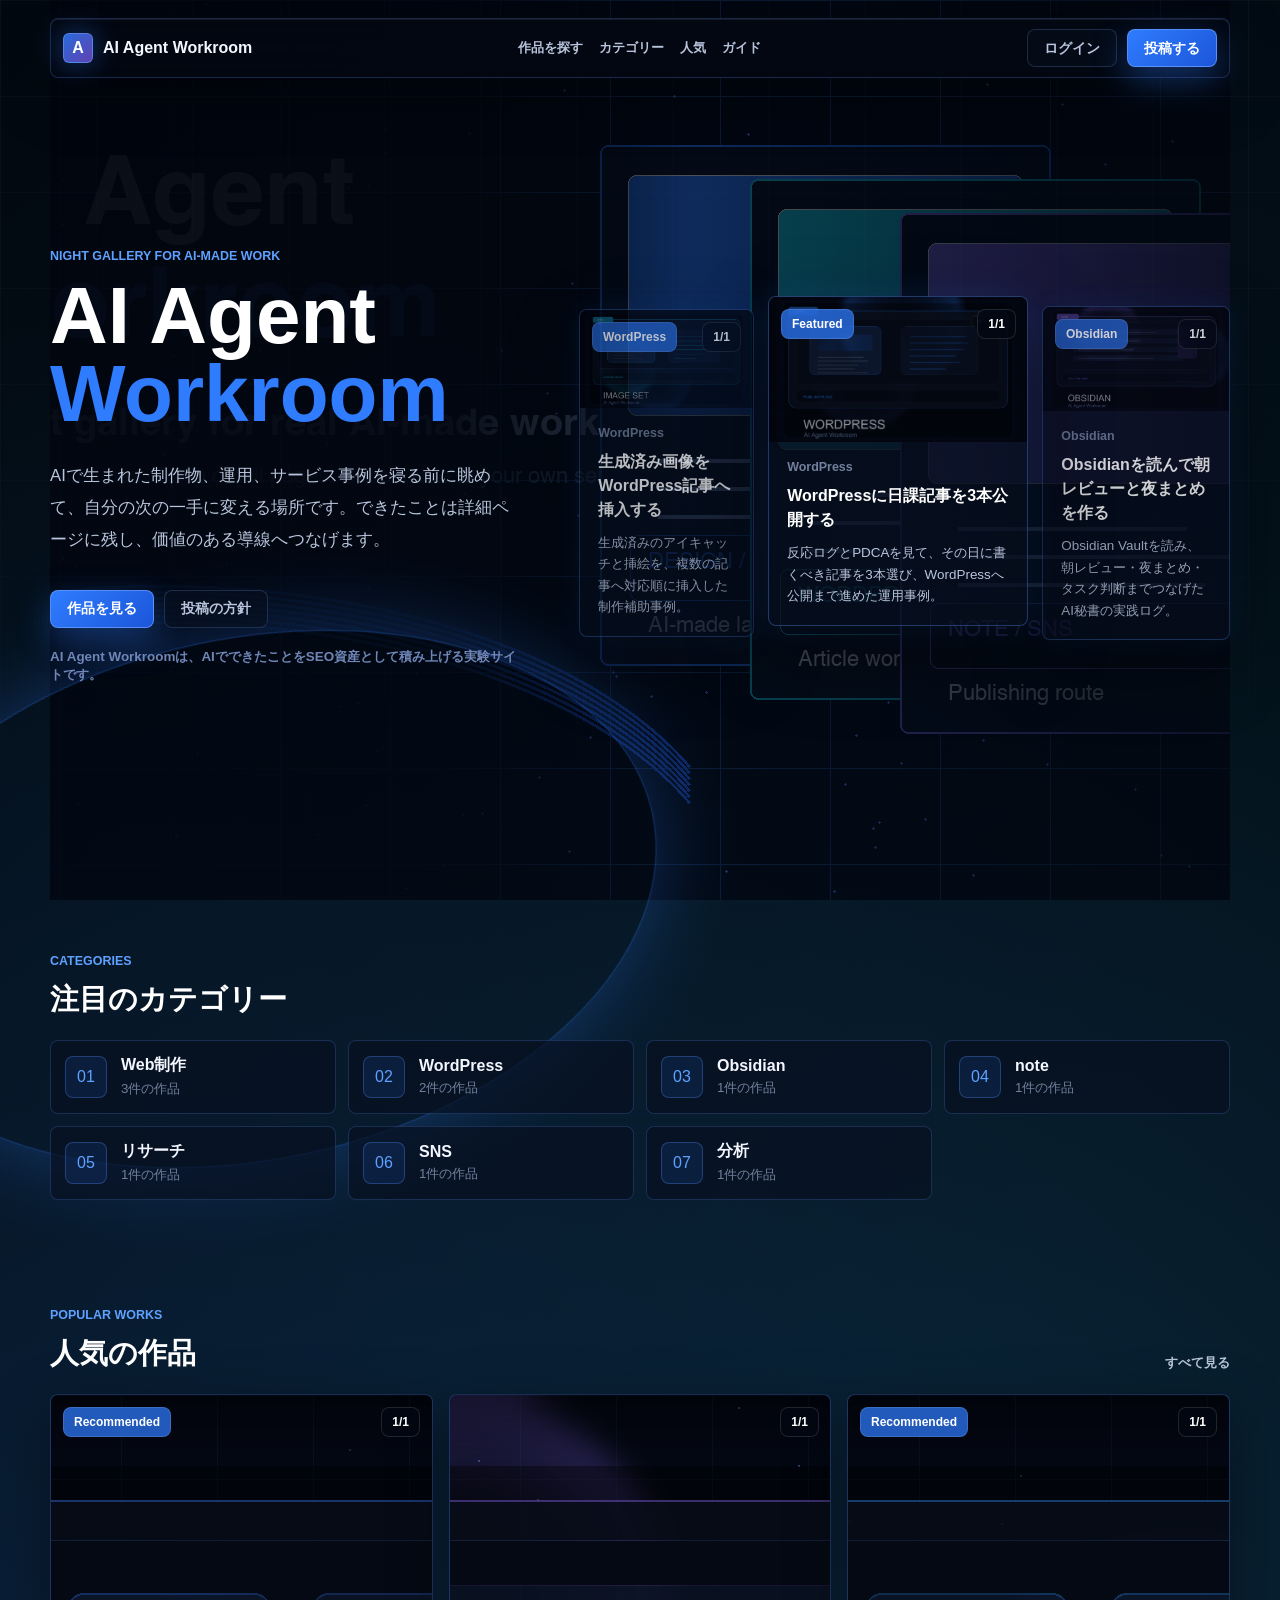
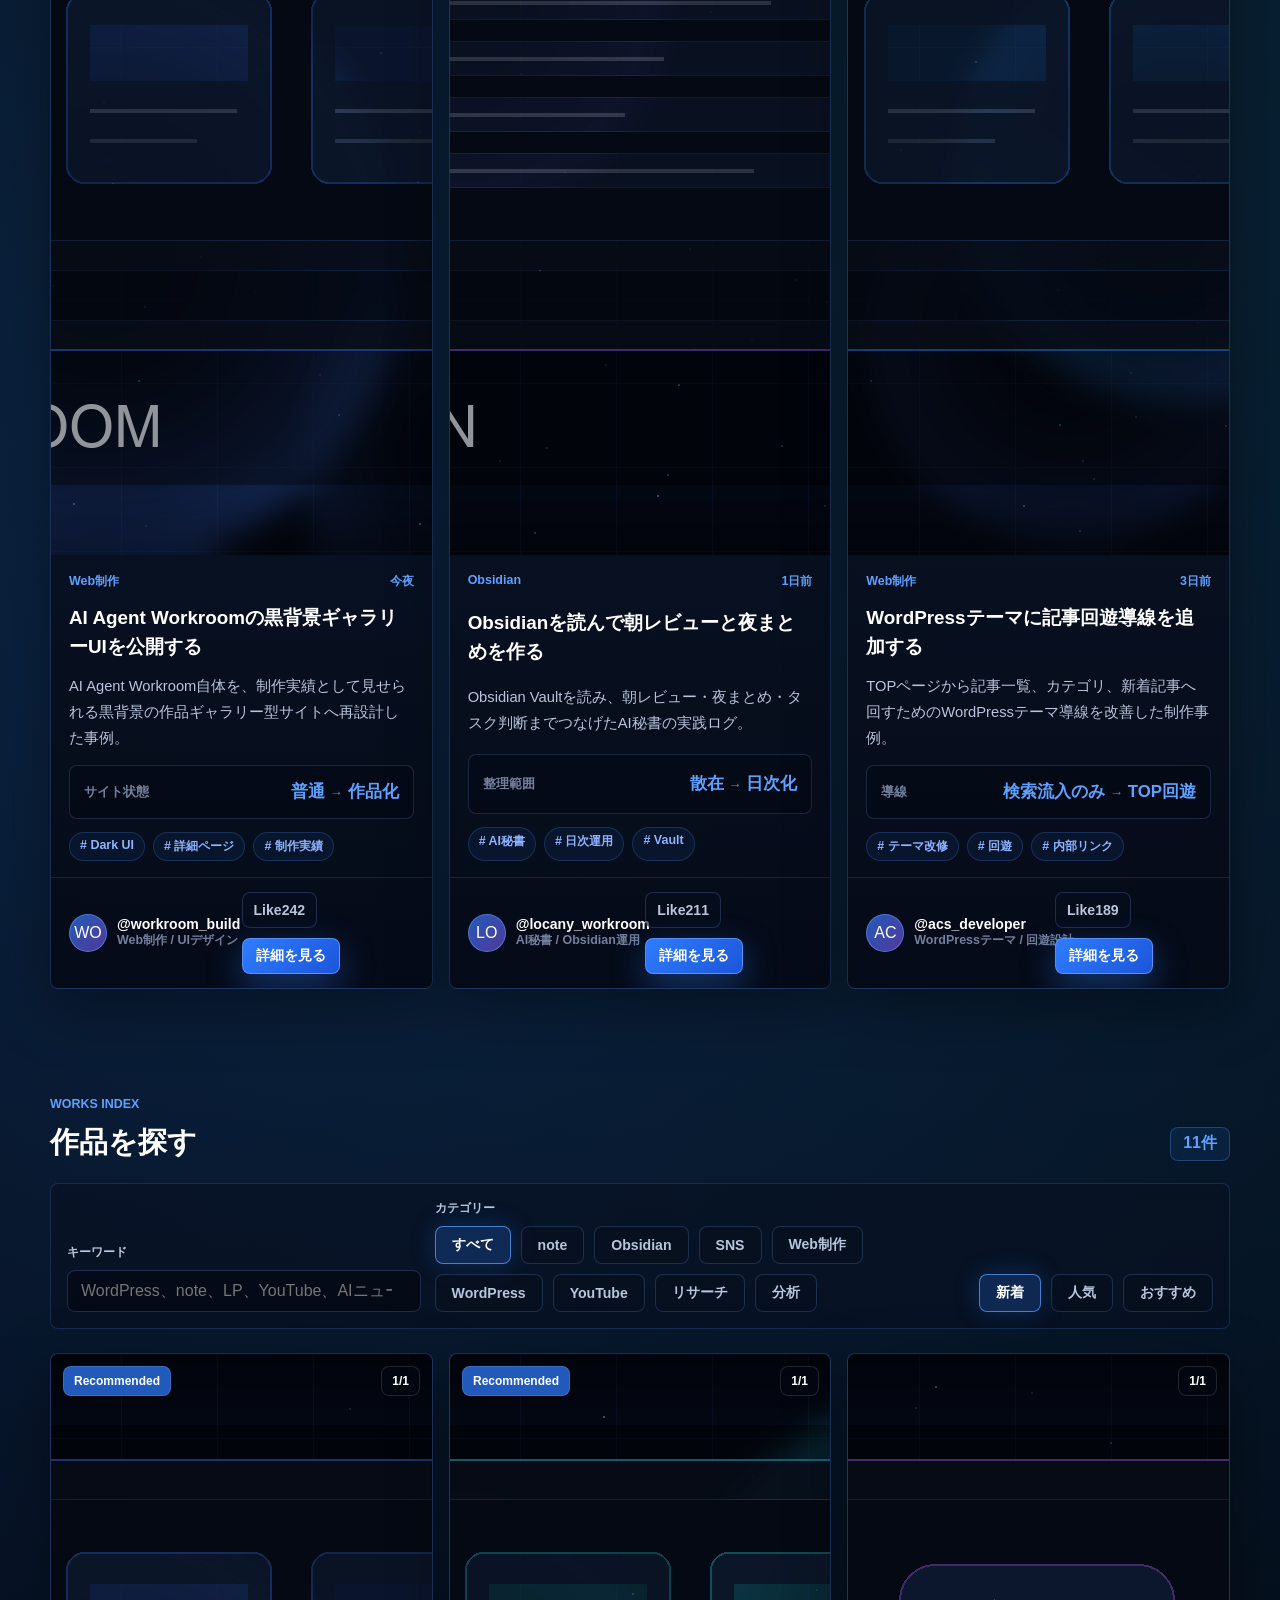
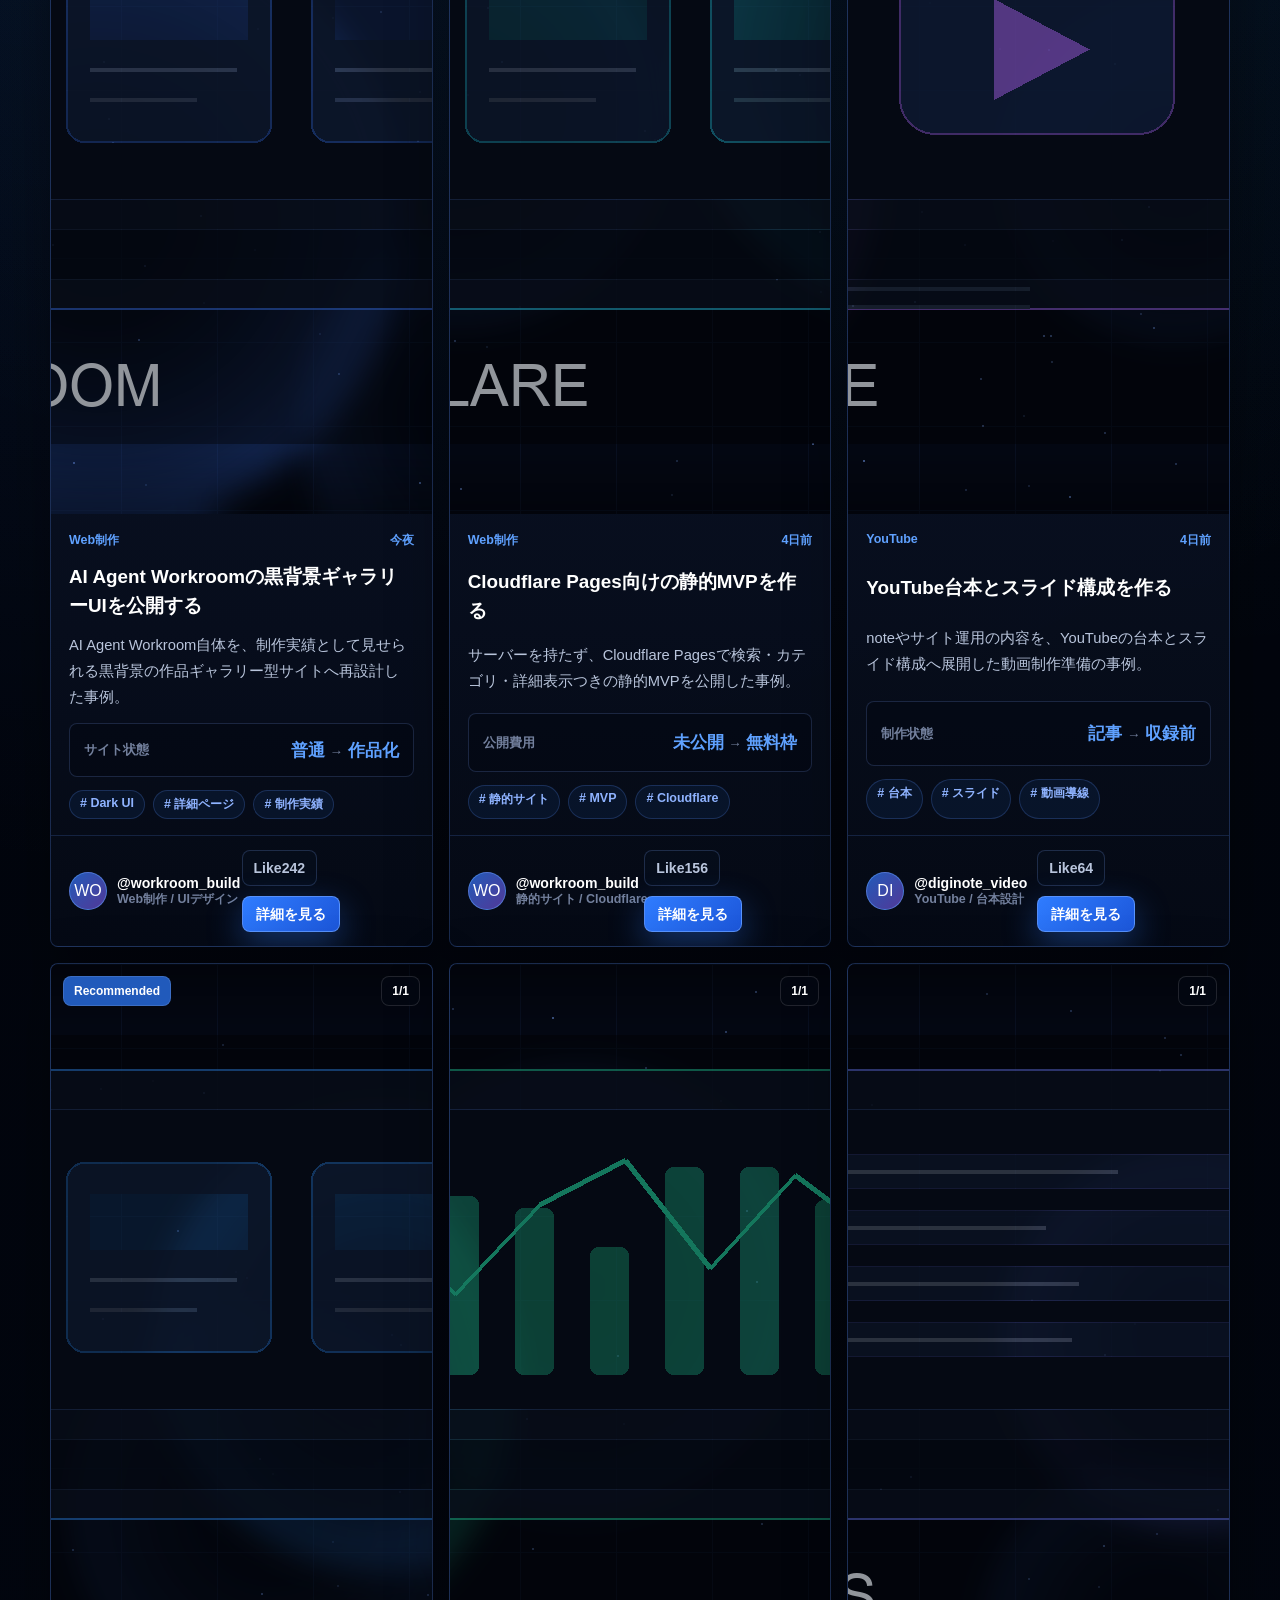
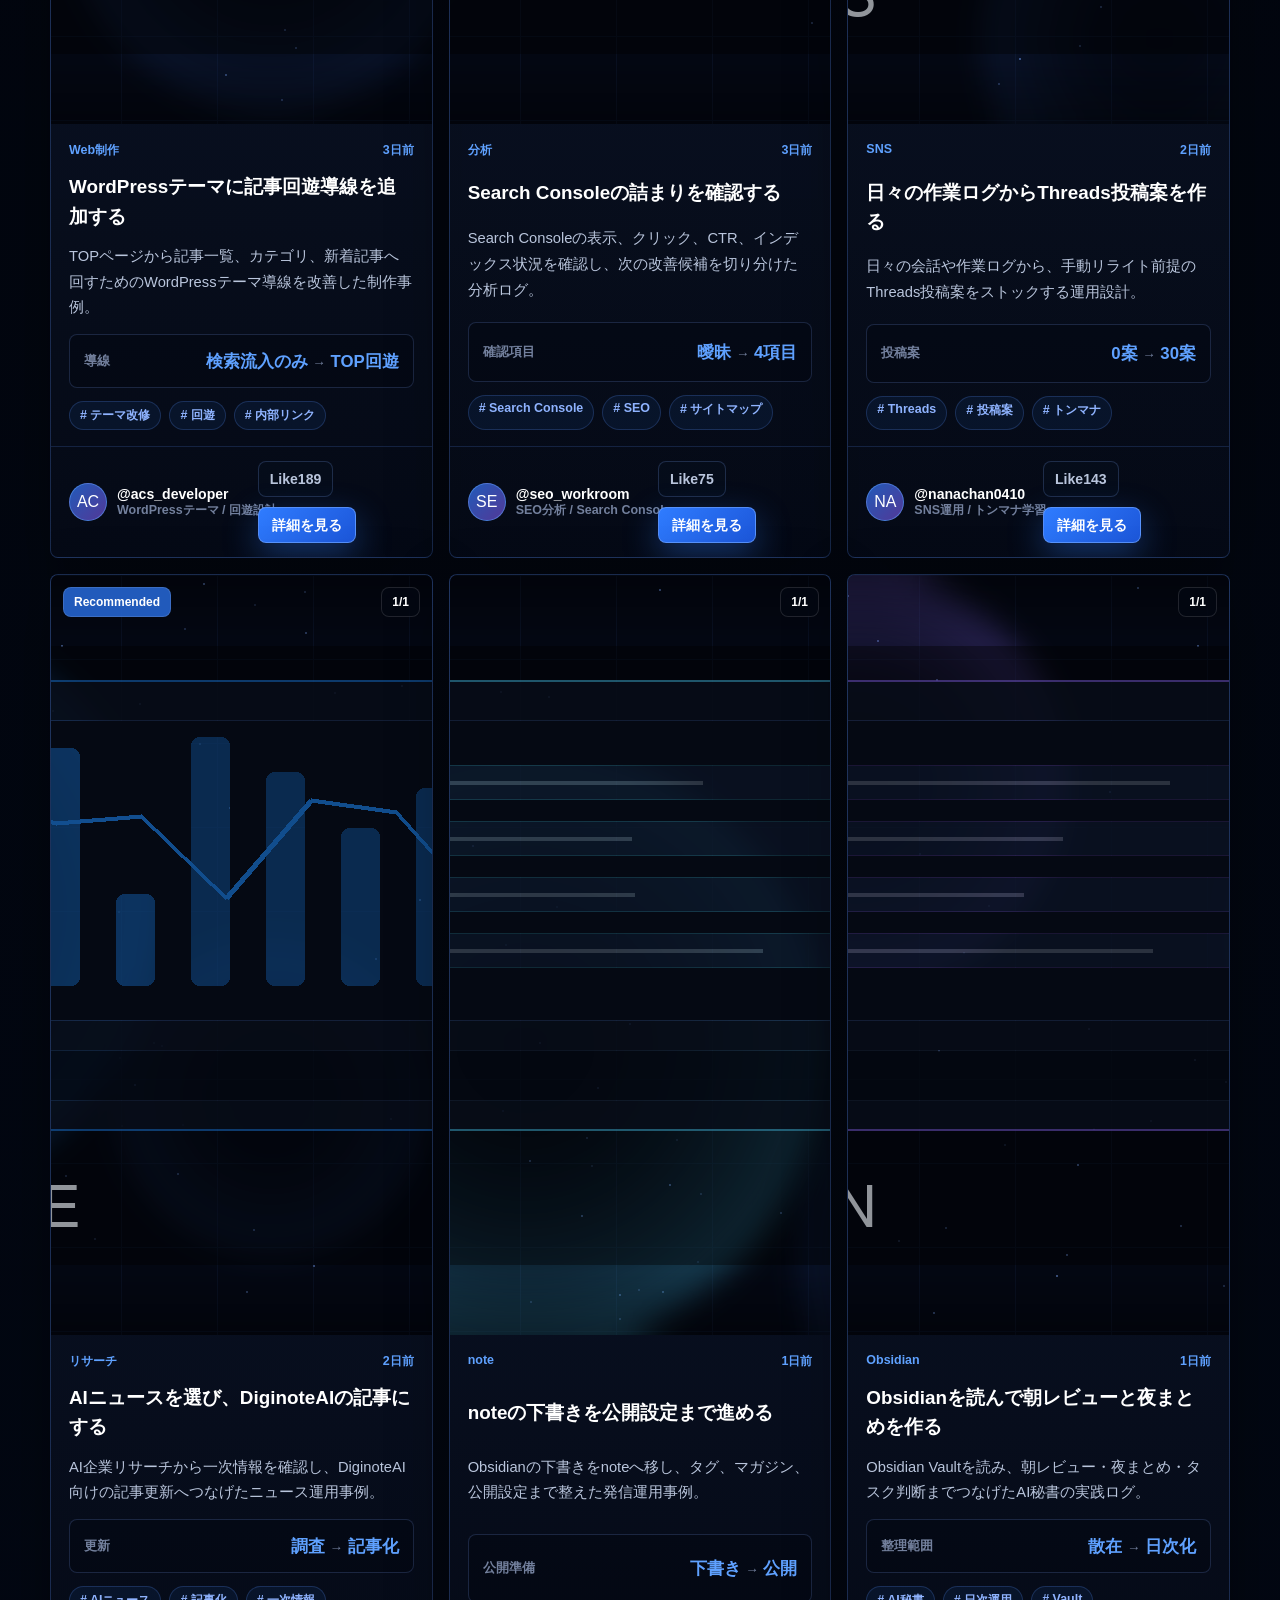
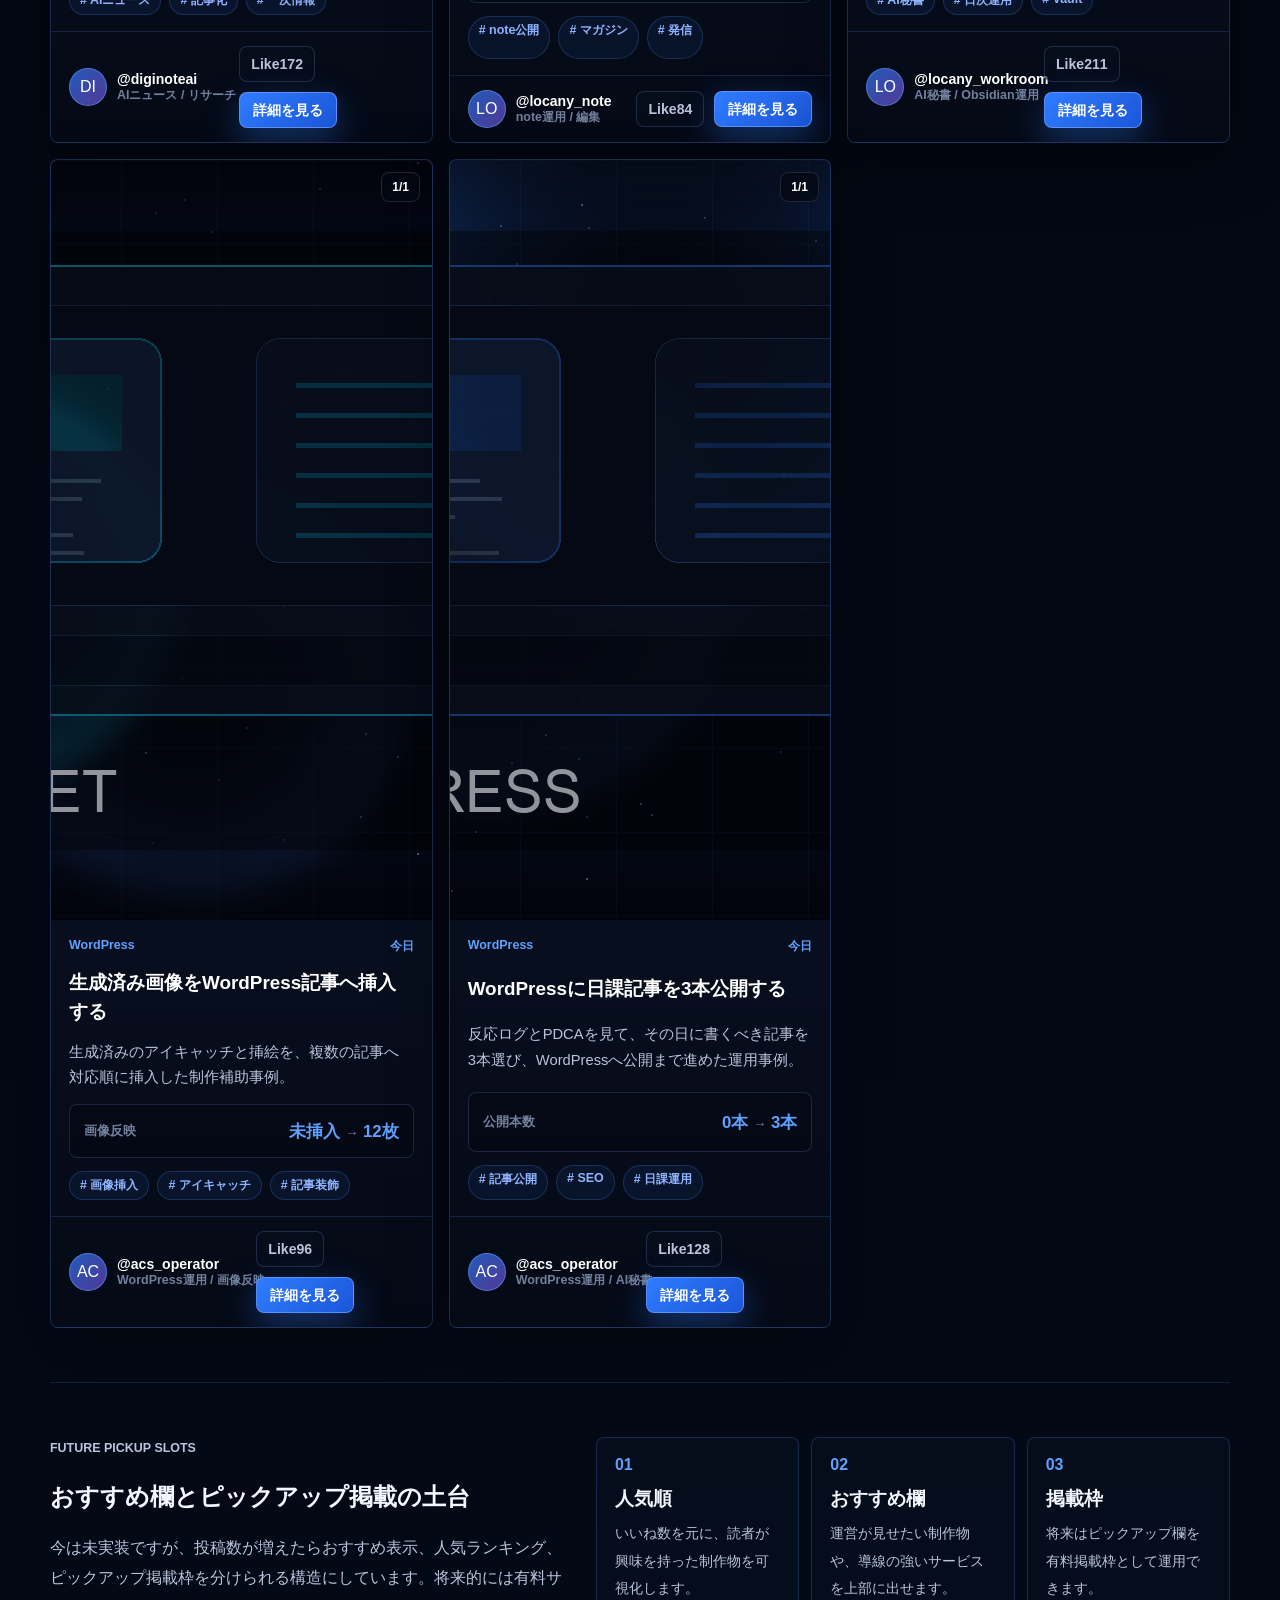
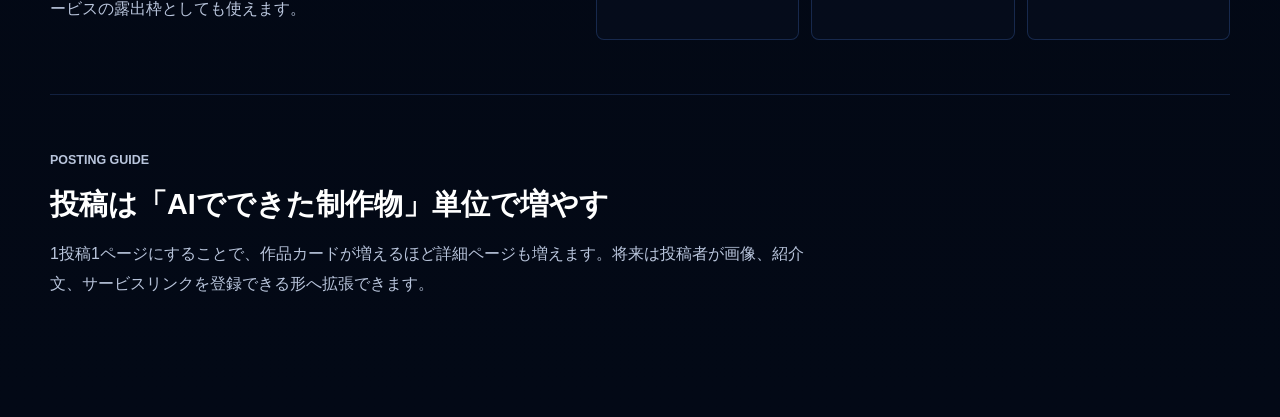
==== commit 4174faf4: "Redesign Workroom as dark works gallery" ====
--- a/index.html
+++ b/index.html
@@ -3,161 +3,135 @@
   <head>
     <meta charset="utf-8">
     <meta name="viewport" content="width=device-width, initial-scale=1">
-    <title>AI Agent Workroom | AIエージェントでできることログ</title>
-    <meta name="description" content="CodexやClaude CodeなどのAIエージェントで実際にできた作業を集める事例Wiki。課金前に、自分のやりたいことができるか調べられます。">
+    <title>AI Agent Workroom | AIで生まれた制作物とサービス事例</title>
+    <meta name="description" content="AIエージェントで実際に作れた制作物、運用、サービス事例を探せる夜のワークルーム。詳細ページ、いいね、人気順、将来のピックアップ掲載に対応したAI成果物ギャラリーです。">
     <meta property="og:title" content="AI Agent Workroom">
-    <meta property="og:description" content="AIエージェントで実際にできたことを検索できる事例Wiki。">
+    <meta property="og:description" content="AIで生まれた成果を、価値につなぐ。AIエージェントで実際にできた制作物とサービス事例を探せるギャラリー。">
     <meta property="og:type" content="website">
-    <meta property="og:image" content="./assets/workroom-atrium.png">
+    <meta property="og:image" content="./assets/workroom-dark-hero.png">
     <link rel="icon" href="./favicon.svg" type="image/svg+xml">
     <link rel="stylesheet" href="./styles.css">
   </head>
   <body>
     <header class="site-header">
       <a class="brand" href="#top" aria-label="AI Agent Workroom トップ">
-        <span class="brand-mark">AW</span>
-        <span>
-          <strong>AI Agent Workroom</strong>
-          <small>できたことログ</small>
-        </span>
+        <span class="brand-mark">A</span>
+        <span>AI Agent Workroom</span>
       </a>
       <nav class="top-nav" aria-label="主要メニュー">
-        <a href="#cases">事例</a>
-        <a href="#submit">投稿する</a>
-        <a href="#policy">掲載ルール</a>
+        <a href="#works">作品を探す</a>
+        <a href="#categories">カテゴリー</a>
+        <a href="#popular">人気</a>
+        <a href="#guide">ガイド</a>
       </nav>
+      <div class="header-actions">
+        <a class="ghost-button" href="#guide">ログイン</a>
+        <a class="primary-button" href="#guide">投稿する</a>
+      </div>
     </header>
 
     <main id="top">
-      <section class="hero-section" aria-labelledby="hero-title" data-hero>
-        <div class="hero-pin">
-          <figure class="hero-visual" aria-hidden="true">
-            <img src="./assets/workroom-atrium.png" alt="" width="1800" height="1080">
-          </figure>
-          <div class="hero-stage" data-hero-stage>
-            <div class="hero-copy glass-panel">
-              <p class="eyebrow">AI Agent Workroom</p>
-              <h1 id="hero-title"><span>AIエージェントで</span><span>実際にできたことを</span><span>覗く</span></h1>
-              <p class="lead">Codex、Claude Code、ChatGPTなどで完了した作業だけを集めるワークルーム。手順の公開ではなく、結果、必要な入力、人間が確認したポイントを短く残します。</p>
-              <form class="hero-search" data-hero-form>
-                <label>
-                  <span>何ができるか探す</span>
-                  <input type="search" placeholder="WordPress、note、Obsidian、YouTube" data-hero-search>
-                </label>
-                <button type="submit">検索</button>
-              </form>
-              <div class="hero-actions">
-                <a href="#cases" class="primary-link">事例を探す</a>
-                <a href="#submit" class="secondary-link">掲載方針を見る</a>
-              </div>
-            </div>
+      <section class="hero-section" aria-labelledby="hero-title">
+        <div class="hero-copy">
+          <p class="eyebrow">Night gallery for AI-made work</p>
+          <h1 id="hero-title"><span>AI Agent</span><span>Workroom</span></h1>
+          <p class="hero-lead">AIで生まれた制作物、運用、サービス事例を寝る前に眺めて、自分の次の一手に変える場所です。できたことは詳細ページに残し、価値のある導線へつなげます。</p>
+          <div class="hero-actions">
+            <a class="primary-button" href="#works">作品を見る</a>
+            <a class="ghost-button" href="#guide">投稿の方針</a>
+          </div>
+          <p class="micro-link">AI Agent Workroomは、AIでできたことをSEO資産として積み上げる実験サイトです。</p>
+        </div>
 
-            <div class="hero-workbench" aria-label="AI Agent Workroomの概要">
-              <article class="glass-tile tile-large">
-                <span class="tile-label">Today in workroom</span>
-                <strong>11</strong>
-                <p>公開済みの実践ログ</p>
-              </article>
-              <article class="glass-tile">
-                <span class="tile-label">Codex</span>
-                <strong>WordPress</strong>
-                <p>記事公開、画像挿入、テーマ改善</p>
-              </article>
-              <article class="glass-tile">
-                <span class="tile-label">Claude Code</span>
-                <strong>Draft</strong>
-                <p>台本、設計、下書き補助</p>
-              </article>
-              <article class="glass-tile">
-                <span class="tile-label">Route</span>
-                <strong>1 link</strong>
-                <p>詳しい販売ページやnoteへ接続</p>
-              </article>
-            </div>
-          </div>
-          <div class="scroll-cue" aria-hidden="true">
-            <span>Scroll</span>
-          </div>
-        </div>
+        <div class="hero-showcase" aria-label="注目作品" data-hero-showcase></div>
       </section>
 
-      <section class="search-band scene-section" id="cases" aria-labelledby="cases-title">
-        <div class="section-heading reveal-left" data-reveal>
-          <p class="eyebrow">Works Index</p>
-          <h2 id="cases-title">できたことを検索</h2>
-          <p>作業名、AIエージェント、カテゴリ、タグで探せます。現在は運営による初期事例のみ掲載しています。</p>
+      <section class="category-strip" id="categories" aria-labelledby="category-title">
+        <div class="section-title">
+          <p class="eyebrow">Categories</p>
+          <h2 id="category-title">注目のカテゴリー</h2>
+        </div>
+        <div class="category-row" data-category-strip></div>
+      </section>
+
+      <section class="showcase-section" id="popular" aria-labelledby="popular-title">
+        <div class="section-title row-title">
+          <div>
+            <p class="eyebrow">Popular works</p>
+            <h2 id="popular-title">人気の作品</h2>
+          </div>
+          <a class="text-link" href="#works">すべて見る</a>
+        </div>
+        <div class="work-grid featured-grid" data-popular-grid></div>
+      </section>
+
+      <section class="catalog-section" id="works" aria-labelledby="works-title">
+        <div class="section-title row-title">
+          <div>
+            <p class="eyebrow">Works index</p>
+            <h2 id="works-title">作品を探す</h2>
+          </div>
+          <span class="count-pill" data-count>0件</span>
         </div>
 
-        <div class="search-panel glass-panel reveal-right" data-reveal>
+        <div class="control-panel">
           <label class="search-box">
             <span>キーワード</span>
-            <input type="search" placeholder="例: WordPress、note、Obsidian、Chrome操作" data-search>
+            <input type="search" placeholder="WordPress、note、LP、YouTube、AIニュース" data-search>
           </label>
 
           <div class="filter-group" aria-label="カテゴリで絞り込み">
-            <span class="filter-title">カテゴリ</span>
+            <span>カテゴリー</span>
             <div class="chip-row" data-categories></div>
           </div>
 
-          <div class="filter-group" aria-label="AIエージェントで絞り込み">
-            <span class="filter-title">AIエージェント</span>
-            <div class="chip-row" data-agents></div>
+          <div class="sort-row" aria-label="並び替え">
+            <button type="button" data-sort="new" aria-pressed="true">新着</button>
+            <button type="button" data-sort="popular" aria-pressed="false">人気</button>
+            <button type="button" data-sort="recommended" aria-pressed="false">おすすめ</button>
           </div>
         </div>
 
-        <div class="result-bar reveal-left" data-reveal>
-          <span data-count>0件</span>
-          <span>詳細手順は外部リンク側へ。サイト内は「できたこと」と判断材料に絞ります。</span>
-        </div>
-
-        <div class="case-grid" data-case-grid></div>
-        <p class="empty-state" data-empty hidden>該当する事例がありません。キーワードやカテゴリを変えて探してみてください。</p>
+        <div class="work-grid" data-case-grid></div>
+        <p class="empty-state" data-empty hidden>該当する作品がありません。キーワードやカテゴリーを変えて探してみてください。</p>
       </section>
 
-      <section class="guide-section scene-section" id="submit" aria-labelledby="submit-title">
-        <div class="section-heading reveal-left" data-reveal>
-          <p class="eyebrow">For Contributors</p>
-          <h2 id="submit-title">一般投稿は準備中です</h2>
-          <p>一定数の運営事例を掲載したあと、AIエージェントで実際にできた作業の投稿を受け付ける予定です。</p>
+      <section class="pickup-section" aria-labelledby="pickup-title">
+        <div>
+          <p class="eyebrow">Future pickup slots</p>
+          <h2 id="pickup-title">おすすめ欄とピックアップ掲載の土台</h2>
+          <p>今は未実装ですが、投稿数が増えたらおすすめ表示、人気ランキング、ピックアップ掲載枠を分けられる構造にしています。将来的には有料サービスの露出枠としても使えます。</p>
         </div>
-        <div class="guide-grid">
-          <article class="guide-item glass-panel" data-reveal>
-            <h3>投稿できるもの</h3>
-            <p>実際にAIエージェントで完了できた作業。詳しい手順ではなく、結果、必要な入力、人間確認、向いている人を掲載します。</p>
+        <div class="pickup-grid">
+          <article>
+            <span>01</span>
+            <h3>人気順</h3>
+            <p>いいね数を元に、読者が興味を持った制作物を可視化します。</p>
           </article>
-          <article class="guide-item glass-panel" data-reveal>
-            <h3>リンクは1本</h3>
-            <p>投稿者はnote、ブログ、YouTube、サービス販売ページなどのリンクを1本だけ掲載できます。リンクにはUGC向け属性を付けます。</p>
+          <article>
+            <span>02</span>
+            <h3>おすすめ欄</h3>
+            <p>運営が見せたい制作物や、導線の強いサービスを上部に出せます。</p>
           </article>
-          <article class="guide-item glass-panel" data-reveal>
-            <h3>承認制で開始</h3>
-            <p>低品質投稿、誇大表現、アフィリエイト直リンク、個人情報を含む投稿を避けるため、初期は運営承認後に公開します。</p>
+          <article>
+            <span>03</span>
+            <h3>掲載枠</h3>
+            <p>将来はピックアップ欄を有料掲載枠として運用できます。</p>
           </article>
         </div>
       </section>
 
-      <section class="policy-section scene-section" id="policy" aria-labelledby="policy-title">
-        <div class="reveal-left" data-reveal>
-          <p class="eyebrow">Editorial Policy</p>
-          <h2 id="policy-title">掲載するのは「できたこと」だけ</h2>
+      <section class="guide-section" id="guide" aria-labelledby="submit-title">
+        <div class="section-title">
+          <p class="eyebrow">Posting guide</p>
+          <h2 id="submit-title">投稿は「AIでできた制作物」単位で増やす</h2>
+          <p>1投稿1ページにすることで、作品カードが増えるほど詳細ページも増えます。将来は投稿者が画像、紹介文、サービスリンクを登録できる形へ拡張できます。</p>
         </div>
-        <ul class="policy-list">
-          <li>AIでできなかったことは扱わず、できた事例だけを掲載します。</li>
-          <li>細かい手順やプロンプト全文は掲載しません。詳しい解説は投稿者リンク側へ任せます。</li>
-          <li>個人情報、APIキー、管理画面情報、非公開URL、クライアント情報は掲載しません。</li>
-          <li>読者が課金前に「自分のやりたいことができそうか」を判断できる情報に絞ります。</li>
-        </ul>
       </section>
     </main>
 
-    <div class="modal-shell" data-modal hidden>
-      <div class="modal-card" role="dialog" aria-modal="true" aria-label="事例詳細">
-        <button type="button" class="modal-close" aria-label="閉じる" data-modal-close>×</button>
-        <div data-modal-panel></div>
-      </div>
-    </div>
-
     <script src="./data.js"></script>
+    <script src="./likes.js"></script>
     <script src="./app.js"></script>
   </body>
 </html>
--- a/styles.css
+++ b/styles.css
@@ -1,23 +1,20 @@
 :root {
-  color-scheme: light;
-  --ink: #112033;
-  --ink-soft: #2c3d52;
-  --muted: #6d7b8c;
-  --paper: #edf6ff;
-  --glass: rgba(255, 255, 255, 0.52);
-  --glass-strong: rgba(255, 255, 255, 0.72);
-  --glass-dark: rgba(17, 32, 51, 0.54);
-  --line: rgba(255, 255, 255, 0.68);
-  --line-dark: rgba(95, 130, 158, 0.24);
-  --cyan: #2cb9e6;
-  --aqua: #71dfd9;
-  --violet: #a78bfa;
-  --mint: #65d6a8;
-  --amber: #e7b95b;
-  --shadow: 0 30px 80px rgba(37, 58, 86, 0.22);
-  --soft-shadow: 0 18px 45px rgba(62, 88, 122, 0.14);
+  color-scheme: dark;
+  --bg: #02050d;
+  --bg-soft: #06101f;
+  --panel: rgba(9, 17, 34, 0.78);
+  --panel-strong: rgba(13, 24, 47, 0.92);
+  --line: rgba(89, 133, 220, 0.28);
+  --line-strong: rgba(91, 147, 255, 0.58);
+  --text: #f4f7ff;
+  --text-soft: #b9c5dc;
+  --muted: #73809d;
+  --blue: #2f7cff;
+  --blue-2: #5fa1ff;
+  --cyan: #22d3ee;
+  --violet: #8b5cf6;
   --radius: 8px;
-  --hero-progress: 0;
+  --max: 1180px;
   font-family: -apple-system, BlinkMacSystemFont, "Segoe UI", "Hiragino Sans", "Noto Sans JP", sans-serif;
 }
 
@@ -34,11 +31,12 @@
   min-width: 320px;
   margin: 0;
   overflow-x: clip;
-  color: var(--ink);
+  color: var(--text);
   letter-spacing: 0;
   background:
-    linear-gradient(110deg, rgba(244, 250, 255, 0.88), rgba(227, 242, 255, 0.72)),
-    url("./assets/workroom-atrium.png") center top / cover fixed;
+    radial-gradient(circle at 18% 26%, rgba(47, 124, 255, 0.18), transparent 30%),
+    radial-gradient(circle at 82% 18%, rgba(34, 211, 238, 0.11), transparent 34%),
+    linear-gradient(180deg, #01030a 0%, var(--bg) 46%, #030916 100%);
 }
 
 body::before {
@@ -47,25 +45,24 @@
   inset: 0;
   z-index: -2;
   background:
-    linear-gradient(90deg, rgba(255,255,255,0.82), rgba(255,255,255,0.38) 38%, rgba(215,236,255,0.68)),
-    linear-gradient(180deg, rgba(255,255,255,0.55), rgba(232,243,255,0.86));
+    linear-gradient(90deg, rgba(255,255,255,0.035) 1px, transparent 1px),
+    linear-gradient(180deg, rgba(255,255,255,0.028) 1px, transparent 1px);
+  background-size: 96px 96px;
+  mask-image: linear-gradient(180deg, #000, rgba(0,0,0,0.72), transparent 96%);
 }
 
 body::after {
   content: "";
   position: fixed;
-  inset: 0;
+  inset: auto auto -260px -160px;
   z-index: -1;
+  width: 820px;
+  height: 520px;
   pointer-events: none;
-  background:
-    repeating-linear-gradient(90deg, rgba(255,255,255,0.22) 0 1px, transparent 1px 92px),
-    linear-gradient(135deg, transparent 0 44%, rgba(44,185,230,0.12) 44.2% 44.6%, transparent 44.8%),
-    linear-gradient(24deg, transparent 0 60%, rgba(167,139,250,0.10) 60.2% 60.6%, transparent 60.8%);
-  opacity: 0.55;
-}
-
-body.is-modal-open {
-  overflow: hidden;
+  border: 1px solid rgba(47, 124, 255, 0.36);
+  border-radius: 50%;
+  transform: rotate(-12deg);
+  box-shadow: 0 0 80px rgba(47,124,255,0.3);
 }
 
 a {
@@ -79,6 +76,11 @@
 
 button {
   letter-spacing: 0;
+}
+
+img {
+  display: block;
+  max-width: 100%;
 }
 
 h1,
@@ -88,796 +90,804 @@
   overflow-wrap: anywhere;
 }
 
-.glass-panel,
-.glass-tile,
-.work-card,
-.guide-item,
-.search-panel,
-.modal-card,
-.policy-list li {
-  background: var(--glass);
-  border: 1px solid var(--line);
-  border-radius: var(--radius);
-  box-shadow: var(--soft-shadow), inset 0 1px 0 rgba(255,255,255,0.72);
-  backdrop-filter: blur(22px) saturate(138%);
-  -webkit-backdrop-filter: blur(22px) saturate(138%);
-}
-
 .site-header {
   position: fixed;
-  top: 16px;
-  left: clamp(14px, 3vw, 34px);
-  right: clamp(14px, 3vw, 34px);
-  z-index: 40;
-  display: flex;
-  align-items: center;
-  justify-content: space-between;
-  gap: 18px;
-  min-height: 64px;
+  top: 18px;
+  left: 50%;
+  z-index: 50;
+  display: grid;
+  grid-template-columns: auto 1fr auto;
+  align-items: center;
+  gap: 20px;
+  width: min(var(--max), calc(100% - 32px));
+  min-height: 58px;
   padding: 10px 12px;
-  background: rgba(255, 255, 255, 0.42);
-  border: 1px solid rgba(255, 255, 255, 0.72);
-  border-radius: 8px;
-  box-shadow: 0 14px 36px rgba(48, 67, 90, 0.16);
-  backdrop-filter: blur(24px) saturate(160%);
-  -webkit-backdrop-filter: blur(24px) saturate(160%);
+  border: 1px solid rgba(96, 142, 255, 0.24);
+  border-radius: var(--radius);
+  background: rgba(3, 8, 18, 0.76);
+  box-shadow: 0 18px 55px rgba(0,0,0,0.34), inset 0 1px 0 rgba(255,255,255,0.08);
+  backdrop-filter: blur(18px) saturate(140%);
+  -webkit-backdrop-filter: blur(18px) saturate(140%);
+  transform: translateX(-50%);
 }
 
 .brand {
   display: inline-flex;
   align-items: center;
-  gap: 12px;
-  min-width: 0;
+  gap: 10px;
+  color: var(--text);
   text-decoration: none;
+  font-size: 1rem;
+  font-weight: 900;
+  white-space: nowrap;
 }
 
 .brand-mark {
   display: grid;
   place-items: center;
-  width: 40px;
-  height: 40px;
-  color: #ffffff;
-  background:
-    linear-gradient(140deg, rgba(44,185,230,0.92), rgba(101,214,168,0.88)),
-    #2cb9e6;
-  border: 1px solid rgba(255,255,255,0.5);
-  border-radius: 8px;
-  font-size: 0.82rem;
-  font-weight: 900;
-  box-shadow: 0 0 26px rgba(44,185,230,0.34);
-}
-
-.brand strong,
-.brand small {
-  display: block;
-}
-
-.brand strong {
-  color: #17263a;
-  font-size: 1rem;
-  line-height: 1.08;
-}
-
-.brand small {
-  margin-top: 3px;
-  color: #557083;
-  font-size: 0.75rem;
-  font-weight: 700;
+  width: 30px;
+  height: 30px;
+  color: #ffffff;
+  border: 1px solid rgba(95, 161, 255, 0.6);
+  border-radius: 6px;
+  background: linear-gradient(135deg, rgba(47,124,255,0.85), rgba(139,92,246,0.7));
+  box-shadow: 0 0 28px rgba(47,124,255,0.44);
 }
 
 .top-nav {
   display: flex;
-  align-items: center;
-  justify-content: flex-end;
-  gap: 6px;
+  justify-content: center;
+  gap: 16px;
+}
+
+.top-nav a,
+.text-link,
+.micro-link {
+  color: var(--text-soft);
+  text-decoration: none;
+  font-size: 0.84rem;
+  font-weight: 800;
+}
+
+.top-nav a:hover,
+.text-link:hover {
+  color: #ffffff;
+}
+
+.header-actions,
+.hero-actions,
+.card-actions,
+.sort-row,
+.chip-row {
+  display: flex;
+  align-items: center;
+  gap: 10px;
   flex-wrap: wrap;
 }
 
-.top-nav a {
+.primary-button,
+.ghost-button,
+.detail-button,
+.like-button,
+.chip,
+.sort-row button {
   display: inline-flex;
   align-items: center;
-  min-height: 36px;
-  padding: 0 12px;
-  color: #23384d;
+  justify-content: center;
+  min-height: 38px;
+  padding: 0 16px;
+  border-radius: var(--radius);
   text-decoration: none;
-  border: 1px solid transparent;
-  border-radius: 8px;
-  font-size: 0.9rem;
-  font-weight: 800;
-}
-
-.top-nav a:hover {
-  background: rgba(255,255,255,0.48);
-  border-color: rgba(255,255,255,0.72);
+  font-size: 0.88rem;
+  font-weight: 900;
+  cursor: pointer;
+}
+
+.primary-button,
+.detail-button {
+  color: #ffffff;
+  border: 1px solid rgba(105, 158, 255, 0.74);
+  background: linear-gradient(135deg, var(--blue), #1c56d9);
+  box-shadow: 0 12px 34px rgba(47,124,255,0.38);
+}
+
+.ghost-button,
+.like-button,
+.chip,
+.sort-row button {
+  color: var(--text-soft);
+  border: 1px solid rgba(102, 136, 210, 0.26);
+  background: rgba(8, 15, 30, 0.62);
+}
+
+.ghost-button:hover,
+.like-button:hover,
+.chip:hover,
+.sort-row button:hover {
+  color: #ffffff;
+  border-color: rgba(95,161,255,0.58);
+}
+
+.like-button[aria-pressed="true"],
+.chip[aria-pressed="true"],
+.sort-row button[aria-pressed="true"] {
+  color: #ffffff;
+  border-color: rgba(95,161,255,0.72);
+  background: rgba(47,124,255,0.22);
+  box-shadow: 0 0 26px rgba(47,124,255,0.24);
 }
 
 .hero-section {
   position: relative;
-  height: 138svh;
-  min-height: 880px;
-  --hero-progress: 0;
-}
-
-.hero-pin {
-  position: sticky;
-  top: 0;
-  display: grid;
-  place-items: center;
+  display: grid;
+  grid-template-columns: minmax(0, 0.8fr) minmax(460px, 1.1fr);
+  align-items: center;
+  gap: 56px;
   min-height: 100svh;
-  overflow: hidden;
-  perspective: 1400px;
-}
-
-.hero-visual {
-  position: absolute;
-  inset: 0;
-  margin: 0;
-  overflow: hidden;
-}
-
-.hero-visual::after {
+  width: min(var(--max), calc(100% - 32px));
+  margin: 0 auto;
+  padding: 118px 0 72px;
+}
+
+.hero-section::before {
   content: "";
   position: absolute;
   inset: 0;
+  z-index: -1;
   background:
-    linear-gradient(90deg, rgba(255,255,255,0.72), rgba(255,255,255,0.18) 42%, rgba(214,232,255,0.52)),
-    linear-gradient(180deg, rgba(243,249,255,0.2), rgba(235,246,255,0.88));
-}
-
-.hero-visual img {
-  width: 100%;
-  height: 100%;
-  object-fit: cover;
-  transform: scale(calc(1.04 + var(--hero-progress) * 0.07));
-  filter: saturate(1.06) contrast(1.02);
-}
-
-.hero-stage {
-  position: relative;
-  z-index: 1;
-  display: grid;
-  grid-template-columns: minmax(0, 0.95fr) minmax(320px, 0.86fr);
-  gap: clamp(22px, 4vw, 54px);
-  align-items: center;
-  width: min(1220px, calc(100% - 36px));
-  padding-top: 64px;
-  opacity: calc(1 - var(--hero-progress) * 1.25);
-  transform:
-    perspective(1400px)
-    translate3d(0, calc(var(--hero-progress) * -9vh), calc(var(--hero-progress) * -160px))
-    rotateX(calc(var(--hero-progress) * 15deg))
-    rotateY(calc(var(--hero-progress) * -8deg))
-    rotateZ(calc(var(--hero-progress) * -4deg))
-    scale(calc(1 - var(--hero-progress) * 0.16));
-  filter: blur(calc(var(--hero-progress) * 8px));
-  transform-origin: 54% 46%;
-  transition: filter 80ms linear;
-}
-
-.hero-copy {
-  position: relative;
-  padding: clamp(22px, 4vw, 38px);
-}
-
-.hero-copy::before {
-  content: "";
-  position: absolute;
-  inset: 12px auto auto 12px;
-  width: 110px;
-  height: 3px;
-  background: linear-gradient(90deg, var(--cyan), var(--aqua), transparent);
-  border-radius: 8px;
+    linear-gradient(90deg, rgba(2,5,13,0.95) 0 34%, rgba(2,5,13,0.58) 54%, rgba(2,5,13,0.86)),
+    url("./assets/workroom-dark-hero.png") center / cover no-repeat;
+  opacity: 0.72;
+  filter: saturate(1.08);
 }
 
 .eyebrow {
-  margin: 0 0 13px;
-  color: #1680a0;
+  margin: 0 0 14px;
+  color: var(--blue-2);
   font-size: 0.78rem;
   font-weight: 900;
   text-transform: uppercase;
   letter-spacing: 0;
 }
 
-h1 {
+.hero-copy h1 {
+  margin: 0;
+  color: #ffffff;
+  font-size: 5rem;
+  line-height: 0.98;
+  font-weight: 900;
+  letter-spacing: 0;
+}
+
+.hero-copy h1 span {
+  display: block;
+}
+
+.hero-copy h1 span:last-child {
+  color: var(--blue);
+}
+
+.hero-lead {
+  max-width: 620px;
+  margin: 26px 0 0;
+  color: var(--text-soft);
+  font-size: 1.05rem;
+  line-height: 1.9;
+}
+
+.hero-actions {
+  margin-top: 34px;
+}
+
+.micro-link {
+  display: inline-block;
+  margin-top: 20px;
+  color: #6f86b7;
+}
+
+.hero-showcase {
+  position: relative;
+  display: grid;
+  grid-template-columns: minmax(0, 0.82fr) minmax(0, 1.22fr) minmax(0, 0.88fr);
+  align-items: center;
+  gap: 14px;
+  min-height: 520px;
+}
+
+.hero-work-card {
+  position: relative;
+  display: block;
+  overflow: hidden;
+  color: #ffffff;
+  text-decoration: none;
+  border: 1px solid rgba(91,147,255,0.34);
+  border-radius: var(--radius);
+  background: rgba(8, 15, 31, 0.74);
+  box-shadow: 0 26px 80px rgba(0,0,0,0.48), 0 0 34px rgba(47,124,255,0.16);
+  transition: transform 180ms ease, border-color 180ms ease, box-shadow 180ms ease;
+}
+
+.hero-work-card:hover {
+  border-color: rgba(95,161,255,0.82);
+  box-shadow: 0 30px 90px rgba(0,0,0,0.58), 0 0 44px rgba(47,124,255,0.42);
+  transform: translateY(-6px);
+}
+
+.hero-work-card img {
+  width: 100%;
+  height: auto;
+  aspect-ratio: 16 / 9;
+  object-fit: cover;
+}
+
+.hero-work-card--1 {
+  order: 2;
+  z-index: 2;
+  transform: translateY(-12px);
+}
+
+.hero-work-card--2 {
+  order: 1;
+  opacity: 0.72;
+}
+
+.hero-work-card--3 {
+  order: 3;
+  opacity: 0.8;
+}
+
+.hero-card-body {
+  display: grid;
+  gap: 10px;
+  padding: 18px;
+}
+
+.hero-card-body small,
+.work-meta,
+.author small {
+  color: var(--muted);
+  font-size: 0.78rem;
+  font-weight: 800;
+}
+
+.hero-card-body strong {
+  font-size: 1rem;
+  line-height: 1.5;
+}
+
+.hero-card-body span:last-child {
+  color: var(--text-soft);
+  font-size: 0.84rem;
+  line-height: 1.6;
+}
+
+.featured-badge,
+.image-count {
+  position: absolute;
+  z-index: 2;
+  display: inline-flex;
+  align-items: center;
+  min-height: 30px;
+  padding: 0 10px;
+  border-radius: var(--radius);
+  color: #ffffff;
+  font-size: 0.75rem;
+  font-weight: 900;
+  background: rgba(3, 8, 18, 0.72);
+  border: 1px solid rgba(255,255,255,0.12);
+  backdrop-filter: blur(12px);
+  -webkit-backdrop-filter: blur(12px);
+}
+
+.featured-badge {
+  top: 12px;
+  left: 12px;
+  background: rgba(47,124,255,0.72);
+}
+
+.image-count {
+  top: 12px;
+  right: 12px;
+}
+
+.category-strip,
+.showcase-section,
+.catalog-section,
+.pickup-section,
+.guide-section {
+  width: min(var(--max), calc(100% - 32px));
+  margin: 0 auto;
+  padding: 54px 0;
+}
+
+.section-title {
+  margin-bottom: 22px;
+}
+
+.row-title {
+  display: flex;
+  align-items: end;
+  justify-content: space-between;
+  gap: 18px;
+}
+
+.section-title h2 {
+  margin: 0;
+  color: #ffffff;
+  font-size: 1.8rem;
+  line-height: 1.25;
+}
+
+.section-title p:not(.eyebrow),
+.pickup-section p,
+.guide-section p {
   max-width: 760px;
-  margin: 0;
-  color: #132236;
-  font-size: 4.5rem;
-  line-height: 1.02;
-  letter-spacing: 0;
-  overflow-wrap: anywhere;
-}
-
-h1 span {
+  color: var(--text-soft);
+  line-height: 1.9;
+}
+
+.category-row {
+  display: grid;
+  grid-template-columns: repeat(4, minmax(0, 1fr));
+  gap: 12px;
+}
+
+.category-card {
+  display: flex;
+  align-items: center;
+  gap: 14px;
+  min-height: 74px;
+  padding: 14px;
+  color: var(--text);
+  text-align: left;
+  border: 1px solid rgba(91,147,255,0.22);
+  border-radius: var(--radius);
+  background: rgba(8, 15, 31, 0.68);
+  cursor: pointer;
+}
+
+.category-card:hover {
+  border-color: rgba(95,161,255,0.62);
+  box-shadow: 0 0 34px rgba(47,124,255,0.16);
+}
+
+.category-icon {
+  display: grid;
+  place-items: center;
+  width: 42px;
+  height: 42px;
+  flex: 0 0 42px;
+  color: var(--blue-2);
+  border: 1px solid rgba(91,147,255,0.3);
+  border-radius: var(--radius);
+  background: rgba(47,124,255,0.12);
+}
+
+.category-card strong,
+.category-card small {
   display: block;
 }
 
-.lead {
-  max-width: 680px;
-  margin: 22px 0 0;
-  color: #44596d;
-  font-size: 1.06rem;
-  line-height: 1.9;
-}
-
-.hero-search {
-  display: grid;
-  grid-template-columns: minmax(0, 1fr) auto;
-  gap: 10px;
-  max-width: 680px;
-  margin-top: 26px;
-  padding: 9px;
-  background: rgba(244, 250, 255, 0.58);
-  border: 1px solid rgba(255,255,255,0.78);
-  border-radius: 8px;
-  box-shadow: inset 0 1px 0 rgba(255,255,255,0.8);
-}
-
-.hero-search label {
-  display: grid;
-  gap: 6px;
-  min-width: 0;
-}
-
-.hero-search span,
+.category-card small {
+  margin-top: 4px;
+  color: var(--muted);
+}
+
+.control-panel {
+  display: grid;
+  grid-template-columns: minmax(260px, 0.8fr) minmax(0, 1.2fr) auto;
+  align-items: end;
+  gap: 14px;
+  margin-bottom: 24px;
+  padding: 16px;
+  border: 1px solid rgba(91,147,255,0.2);
+  border-radius: var(--radius);
+  background: rgba(8, 15, 31, 0.56);
+}
+
+.search-box,
+.filter-group {
+  display: grid;
+  gap: 9px;
+}
+
 .search-box span,
-.filter-title {
-  color: #29465a;
+.filter-group > span {
+  color: var(--text-soft);
   font-size: 0.78rem;
   font-weight: 900;
 }
 
-.hero-search input,
 .search-box input {
-  min-height: 46px;
   width: 100%;
+  min-height: 42px;
   padding: 0 13px;
-  color: var(--ink);
-  background: rgba(255,255,255,0.7);
-  border: 1px solid rgba(139,174,197,0.36);
-  border-radius: 8px;
+  color: #ffffff;
+  border: 1px solid rgba(102, 136, 210, 0.28);
+  border-radius: var(--radius);
+  background: rgba(3, 8, 18, 0.72);
   outline: none;
 }
 
-.hero-search input:focus,
 .search-box input:focus {
-  border-color: rgba(44,185,230,0.76);
-  box-shadow: 0 0 0 4px rgba(44,185,230,0.16);
-}
-
-.hero-search button,
-.primary-link,
-.card-action {
-  color: #ffffff;
-  background:
-    linear-gradient(135deg, rgba(22,128,160,0.98), rgba(48,83,126,0.98)),
-    #1680a0;
-  box-shadow: 0 16px 35px rgba(44, 126, 176, 0.26);
-}
-
-.hero-search button {
-  align-self: end;
-  min-height: 46px;
-  padding: 0 18px;
-  border: 0;
-  border-radius: 8px;
-  cursor: pointer;
-  font-weight: 900;
-}
-
-.hero-actions {
+  border-color: rgba(95,161,255,0.8);
+  box-shadow: 0 0 0 4px rgba(47,124,255,0.18);
+}
+
+.work-grid {
+  display: grid;
+  grid-template-columns: repeat(3, minmax(0, 1fr));
+  gap: 16px;
+}
+
+.work-card {
+  position: relative;
+  overflow: hidden;
+  display: grid;
+  grid-template-rows: auto 1fr auto;
+  min-height: 100%;
+  border: 1px solid rgba(91,147,255,0.24);
+  border-radius: var(--radius);
+  background: linear-gradient(180deg, rgba(14, 25, 48, 0.92), rgba(5, 10, 22, 0.94));
+  box-shadow: 0 18px 60px rgba(0,0,0,0.36);
+}
+
+.work-card:hover {
+  border-color: rgba(95,161,255,0.66);
+  box-shadow: 0 24px 80px rgba(0,0,0,0.44), 0 0 32px rgba(47,124,255,0.18);
+}
+
+.work-image {
+  position: relative;
+  display: block;
+  overflow: hidden;
+  color: inherit;
+  text-decoration: none;
+}
+
+.work-image img {
+  width: 100%;
+  aspect-ratio: 16 / 9;
+  object-fit: cover;
+  transition: transform 220ms ease;
+}
+
+.work-card:hover .work-image img {
+  transform: scale(1.035);
+}
+
+.work-body {
+  display: grid;
+  gap: 13px;
+  padding: 18px 18px 16px;
+}
+
+.work-meta {
   display: flex;
-  flex-wrap: wrap;
+  justify-content: space-between;
   gap: 12px;
-  margin-top: 22px;
-}
-
-.primary-link,
-.secondary-link,
-.card-action {
-  display: inline-flex;
-  align-items: center;
-  justify-content: center;
-  min-height: 44px;
-  padding: 0 18px;
-  border-radius: 8px;
+  color: var(--blue-2);
+}
+
+.work-card h3 {
+  margin: 0;
+  font-size: 1.18rem;
+  line-height: 1.55;
+}
+
+.work-card h3 a {
+  color: #ffffff;
   text-decoration: none;
-  font-weight: 900;
-}
-
-.secondary-link {
-  color: #243b52;
-  background: rgba(255,255,255,0.62);
-  border: 1px solid rgba(255,255,255,0.75);
-  box-shadow: inset 0 1px 0 rgba(255,255,255,0.82);
-}
-
-.primary-link:hover,
-.card-action:hover {
-  transform: translateY(-1px);
-}
-
-.secondary-link:hover {
-  background: rgba(255,255,255,0.78);
-}
-
-.hero-workbench {
-  display: grid;
-  grid-template-columns: repeat(2, minmax(0, 1fr));
-  gap: 14px;
-  align-items: stretch;
-}
-
-.glass-tile {
-  min-height: 156px;
-  padding: 18px;
-  transform: translateY(0) rotateX(0deg);
-  transition: transform 260ms ease, background 260ms ease, border-color 260ms ease;
-}
-
-.glass-tile:hover {
-  transform: translateY(-5px) rotateX(2deg);
-  background: rgba(255,255,255,0.65);
-  border-color: rgba(255,255,255,0.9);
-}
-
-.tile-large {
-  grid-column: span 2;
-  min-height: 180px;
-  background: rgba(18, 33, 52, 0.42);
-  color: #f5fbff;
-  border-color: rgba(255,255,255,0.52);
-}
-
-.tile-label {
-  display: inline-flex;
-  color: #2481a2;
-  font-size: 0.74rem;
-  font-weight: 900;
-  text-transform: uppercase;
-}
-
-.tile-large .tile-label {
-  color: #9deaff;
-}
-
-.glass-tile strong {
-  display: block;
-  margin: 12px 0 6px;
-  font-size: 2rem;
-  line-height: 1.05;
-}
-
-.tile-large strong {
-  font-size: 4.2rem;
-}
-
-.glass-tile p {
+}
+
+.work-card p {
   margin: 0;
-  color: #536d7e;
-  line-height: 1.65;
-}
-
-.tile-large p {
-  color: rgba(245,251,255,0.82);
-}
-
-.scroll-cue {
-  position: absolute;
-  left: 50%;
-  bottom: 26px;
-  z-index: 2;
-  transform: translateX(-50%);
-  display: grid;
-  place-items: center;
-  gap: 9px;
-  color: #27475e;
-  font-size: 0.72rem;
-  font-weight: 900;
-  text-transform: uppercase;
-  opacity: calc(1 - var(--hero-progress) * 2);
-}
-
-.scroll-cue::after {
-  content: "";
-  width: 1px;
-  height: 42px;
-  background: linear-gradient(180deg, var(--cyan), transparent);
-  animation: cue-flow 1.8s ease-in-out infinite;
-}
-
-@keyframes cue-flow {
-  0%, 100% { transform: scaleY(0.35); opacity: 0.45; }
-  50% { transform: scaleY(1); opacity: 1; }
-}
-
-.scene-section {
-  position: relative;
-  isolation: isolate;
-  padding: 92px clamp(18px, 4vw, 58px);
-}
-
-.scene-section::before {
-  content: "";
-  position: absolute;
-  inset: 26px clamp(10px, 2vw, 28px);
-  z-index: -1;
-  background:
-    linear-gradient(120deg, rgba(255,255,255,0.54), rgba(218,239,255,0.38)),
-    linear-gradient(90deg, transparent 0 18%, rgba(44,185,230,0.12) 18.2% 18.5%, transparent 18.7%),
-    linear-gradient(115deg, transparent 0 70%, rgba(167,139,250,0.13) 70.2% 70.55%, transparent 70.75%);
-  border: 1px solid rgba(255,255,255,0.55);
-  border-radius: 8px;
-  box-shadow: 0 26px 80px rgba(58, 82, 110, 0.1);
-  backdrop-filter: blur(8px);
-  -webkit-backdrop-filter: blur(8px);
-}
-
-.section-heading {
-  max-width: 820px;
-  margin-bottom: 26px;
-}
-
-.section-heading h2,
-.policy-section h2 {
-  margin: 0;
-  color: #132236;
-  font-size: 2.7rem;
-  line-height: 1.12;
-  letter-spacing: 0;
-}
-
-.section-heading p:not(.eyebrow) {
-  margin: 12px 0 0;
-  color: #52677a;
-  line-height: 1.85;
-}
-
-.search-panel {
-  display: grid;
-  gap: 20px;
-  padding: 20px;
-}
-
-.search-box {
-  display: grid;
-  gap: 8px;
-}
-
-.filter-group {
-  display: grid;
-  gap: 10px;
-}
-
-.chip-row {
+  color: var(--text-soft);
+  font-size: 0.92rem;
+  line-height: 1.75;
+}
+
+.metric-box {
+  display: flex;
+  align-items: center;
+  justify-content: space-between;
+  gap: 12px;
+  min-height: 54px;
+  padding: 0 14px;
+  border: 1px solid rgba(102, 136, 210, 0.24);
+  border-radius: var(--radius);
+  background: rgba(3, 8, 18, 0.48);
+}
+
+.metric-box span {
+  color: var(--muted);
+  font-size: 0.84rem;
+  font-weight: 800;
+}
+
+.metric-box strong {
+  color: var(--blue-2);
+  font-size: 1.05rem;
+}
+
+.metric-box strong span {
+  color: #73809d;
+}
+
+.tag-list {
   display: flex;
   gap: 8px;
   flex-wrap: wrap;
 }
 
-.chip {
-  min-height: 34px;
-  padding: 0 12px;
-  color: #2f4b60;
-  background: rgba(255,255,255,0.54);
-  border: 1px solid rgba(255,255,255,0.68);
-  border-radius: 8px;
-  cursor: pointer;
-  font-size: 0.86rem;
+.tag-list span {
+  min-height: 28px;
+  padding: 5px 10px;
+  color: #8fb3ff;
+  border: 1px solid rgba(91,147,255,0.22);
+  border-radius: 999px;
+  background: rgba(47,124,255,0.08);
+  font-size: 0.78rem;
   font-weight: 800;
 }
 
-.chip[aria-pressed="true"] {
-  color: #ffffff;
-  background: linear-gradient(135deg, #1680a0, #3a628d);
-  border-color: rgba(255,255,255,0.52);
-  box-shadow: 0 12px 28px rgba(22,128,160,0.22);
-}
-
-.result-bar {
+.card-footer {
   display: flex;
+  align-items: center;
   justify-content: space-between;
-  gap: 18px;
-  align-items: center;
-  margin: 22px 0 16px;
-  color: #65798a;
-}
-
-.result-bar [data-count] {
-  color: #12243a;
-  font-weight: 950;
-}
-
-.case-grid {
-  display: grid;
-  grid-template-columns: repeat(3, minmax(0, 1fr));
-  gap: 16px;
-}
-
-.work-card {
-  display: grid;
-  grid-template-rows: auto auto 1fr auto auto;
-  gap: 14px;
-  min-height: 330px;
-  padding: 18px;
-  transition: transform 280ms ease, box-shadow 280ms ease, background 280ms ease;
-}
-
-.work-card:hover {
-  transform: translateY(-6px);
-  background: rgba(255,255,255,0.66);
-  box-shadow: var(--shadow), inset 0 1px 0 rgba(255,255,255,0.8);
-}
-
-.work-card__meta {
+  gap: 12px;
+  padding: 14px 18px;
+  border-top: 1px solid rgba(91,147,255,0.18);
+}
+
+.author {
   display: flex;
-  gap: 8px;
-  flex-wrap: wrap;
-}
-
-.work-card__meta span {
-  display: inline-flex;
-  align-items: center;
-  min-height: 28px;
-  padding: 0 9px;
-  color: #0e6880;
-  background: rgba(225, 250, 255, 0.62);
-  border: 1px solid rgba(255,255,255,0.55);
-  border-radius: 8px;
-  font-size: 0.76rem;
-  font-weight: 900;
-}
-
-.work-card h3,
-.guide-item h3 {
-  margin: 0;
-  color: #152a3f;
-  font-size: 1.16rem;
-  line-height: 1.45;
-}
-
-.work-card p,
-.guide-item p {
-  margin: 0;
-  color: #536879;
-  line-height: 1.76;
-}
-
-.tag-list {
-  display: flex;
-  flex-wrap: wrap;
-  gap: 7px;
-}
-
-.tag-list span {
-  display: inline-flex;
-  align-items: center;
-  min-height: 26px;
-  padding: 0 8px;
-  color: #6a5012;
-  background: rgba(255, 245, 215, 0.68);
-  border: 1px solid rgba(255,255,255,0.54);
-  border-radius: 8px;
-  font-size: 0.74rem;
-  font-weight: 900;
-}
-
-.card-action {
-  width: 100%;
-  border: 0;
-  cursor: pointer;
-}
-
-.empty-state {
-  padding: 30px;
-  color: #587084;
-  background: rgba(255,255,255,0.62);
-  border: 1px solid rgba(255,255,255,0.68);
-  border-radius: var(--radius);
-}
-
-.guide-grid {
-  display: grid;
-  grid-template-columns: repeat(3, minmax(0, 1fr));
-  gap: 16px;
-}
-
-.guide-item {
-  padding: 20px;
-}
-
-.guide-item h3 {
-  margin-bottom: 10px;
-}
-
-.policy-section {
-  display: grid;
-  grid-template-columns: minmax(220px, 0.72fr) minmax(0, 1.28fr);
-  gap: 30px;
-  align-items: start;
-  color: #eef9ff;
-}
-
-.policy-section::before {
-  background:
-    linear-gradient(120deg, rgba(13, 32, 52, 0.74), rgba(25, 50, 76, 0.56)),
-    linear-gradient(90deg, transparent 0 24%, rgba(44,185,230,0.22) 24.2% 24.5%, transparent 24.7%);
-  border-color: rgba(255,255,255,0.22);
-}
-
-.policy-section h2 {
-  color: #f4fbff;
-}
-
-.policy-section .eyebrow {
-  color: #9deaff;
-}
-
-.policy-list {
-  display: grid;
-  gap: 12px;
-  margin: 0;
-  padding: 0;
-  list-style: none;
-}
-
-.policy-list li {
-  color: rgba(244,251,255,0.88);
-  background: rgba(255,255,255,0.1);
-  border-color: rgba(255,255,255,0.17);
-  line-height: 1.75;
-  padding: 16px 18px;
-}
-
-.modal-shell {
-  position: fixed;
-  inset: 0;
-  z-index: 100;
-  display: grid;
-  place-items: center;
-  padding: 18px;
-  background: rgba(12, 24, 39, 0.48);
-  backdrop-filter: blur(18px);
-  -webkit-backdrop-filter: blur(18px);
-}
-
-.modal-shell[hidden] {
-  display: none;
-}
-
-.modal-card {
-  position: relative;
-  width: min(940px, 100%);
-  max-height: min(820px, 92svh);
-  overflow: auto;
-  padding: clamp(18px, 4vw, 30px);
-  background: rgba(255,255,255,0.72);
-  box-shadow: 0 30px 100px rgba(11, 27, 46, 0.35);
-}
-
-.modal-close,
-.icon-button {
+  align-items: center;
+  gap: 10px;
+  min-width: 0;
+}
+
+.avatar {
   display: grid;
   place-items: center;
   width: 38px;
   height: 38px;
-  color: #16314a;
-  background: rgba(255,255,255,0.62);
-  border: 1px solid rgba(255,255,255,0.7);
-  border-radius: 8px;
-  cursor: pointer;
-  font-size: 1.35rem;
-  line-height: 1;
-}
-
-.modal-close {
-  position: absolute;
-  top: 12px;
-  right: 12px;
-}
-
-.modal-top {
+  flex: 0 0 38px;
+  color: #ffffff;
+  border: 1px solid rgba(95,161,255,0.54);
+  border-radius: 50%;
+  background: linear-gradient(135deg, rgba(47,124,255,0.7), rgba(139,92,246,0.58));
+}
+
+.author strong,
+.author small {
+  display: block;
+  max-width: 180px;
+  overflow: hidden;
+  text-overflow: ellipsis;
+  white-space: nowrap;
+}
+
+.author strong {
+  color: #ffffff;
+  font-size: 0.88rem;
+}
+
+.like-button {
+  min-height: 36px;
+  padding: 0 11px;
+}
+
+.detail-button {
+  min-height: 36px;
+  padding: 0 13px;
+}
+
+.count-pill {
+  display: inline-flex;
+  align-items: center;
+  min-height: 34px;
+  padding: 0 12px;
+  color: var(--blue-2);
+  border: 1px solid rgba(91,147,255,0.3);
+  border-radius: var(--radius);
+  background: rgba(47,124,255,0.1);
+  font-weight: 900;
+}
+
+.empty-state {
+  color: var(--text-soft);
+  line-height: 1.8;
+}
+
+.pickup-section {
+  display: grid;
+  grid-template-columns: minmax(0, 0.82fr) minmax(320px, 1fr);
+  gap: 26px;
+  border-top: 1px solid rgba(91,147,255,0.18);
+  border-bottom: 1px solid rgba(91,147,255,0.18);
+}
+
+.pickup-grid {
+  display: grid;
+  grid-template-columns: repeat(3, minmax(0, 1fr));
+  gap: 12px;
+}
+
+.pickup-grid article {
+  padding: 18px;
+  border: 1px solid rgba(91,147,255,0.22);
+  border-radius: var(--radius);
+  background: rgba(8, 15, 31, 0.62);
+}
+
+.pickup-grid span {
+  color: var(--blue-2);
+  font-weight: 900;
+}
+
+.pickup-grid h3 {
+  margin: 12px 0 8px;
+}
+
+.pickup-grid p {
+  margin: 0;
+  font-size: 0.9rem;
+}
+
+.guide-section {
+  padding-bottom: 96px;
+}
+
+/* Detail pages */
+.detail-main {
+  width: min(var(--max), calc(100% - 32px));
+  margin: 0 auto;
+  padding: 120px 0 92px;
+}
+
+.detail-hero {
+  display: grid;
+  grid-template-columns: minmax(0, 1fr) minmax(360px, 0.74fr);
+  gap: 34px;
+  align-items: start;
+}
+
+.detail-image {
+  position: relative;
+  overflow: hidden;
+  border: 1px solid rgba(91,147,255,0.34);
+  border-radius: var(--radius);
+  background: rgba(8, 15, 31, 0.7);
+  box-shadow: 0 24px 80px rgba(0,0,0,0.42);
+}
+
+.detail-image img {
+  width: 100%;
+  aspect-ratio: 16 / 9;
+  object-fit: cover;
+}
+
+.detail-summary {
+  display: grid;
+  gap: 18px;
+}
+
+.back-link {
+  color: var(--text-soft);
+  text-decoration: none;
+  font-weight: 800;
+}
+
+.detail-summary h1 {
+  margin: 0;
+  font-size: 2.8rem;
+  line-height: 1.2;
+}
+
+.detail-lead {
+  margin: 0;
+  color: var(--text-soft);
+  font-size: 1rem;
+  line-height: 1.9;
+}
+
+.detail-actions {
   display: flex;
-  justify-content: space-between;
-  gap: 20px;
-  padding-right: 42px;
-}
-
-.modal-top h2 {
-  margin: 0 0 18px;
-  color: #142942;
-  font-size: 2rem;
-  line-height: 1.18;
-}
-
-.case-detail {
-  display: grid;
-  gap: 12px;
+  gap: 10px;
+  flex-wrap: wrap;
+}
+
+.detail-section {
+  margin-top: 36px;
+  padding-top: 34px;
+  border-top: 1px solid rgba(91,147,255,0.18);
+}
+
+.detail-grid {
+  display: grid;
+  grid-template-columns: repeat(2, minmax(0, 1fr));
+  gap: 14px;
+}
+
+.detail-box {
+  padding: 18px;
+  border: 1px solid rgba(91,147,255,0.22);
+  border-radius: var(--radius);
+  background: rgba(8, 15, 31, 0.62);
+}
+
+.detail-box h2,
+.detail-box h3 {
+  margin: 0 0 10px;
+}
+
+.detail-box p {
   margin: 0;
-}
-
-.case-detail div {
-  display: grid;
-  grid-template-columns: 180px minmax(0, 1fr);
-  gap: 16px;
-  padding: 14px 0;
-  border-top: 1px solid rgba(82,118,150,0.18);
-}
-
-.case-detail dt {
-  color: #29465a;
-  font-weight: 950;
-}
-
-.case-detail dd {
-  margin: 0;
-  color: #536879;
-  line-height: 1.8;
-}
-
-.modal-footer {
-  display: flex;
-  justify-content: space-between;
-  align-items: center;
-  gap: 18px;
-  flex-wrap: wrap;
-  margin-top: 24px;
-  padding-top: 18px;
-  border-top: 1px solid rgba(82,118,150,0.18);
-}
-
-[data-reveal] {
-  opacity: 0;
-  transform: translate3d(0, 42px, 0) scale(0.985);
-  transition:
-    opacity 760ms cubic-bezier(.2,.8,.2,1),
-    transform 900ms cubic-bezier(.2,.8,.2,1);
-  transition-delay: var(--reveal-delay, 0ms);
-  will-change: opacity, transform;
-}
-
-.reveal-left {
-  transform: translate3d(-76px, 34px, 0) rotateY(8deg);
-}
-
-.reveal-right {
-  transform: translate3d(76px, 34px, 0) rotateY(-8deg);
-}
-
-[data-reveal].is-visible {
-  opacity: 1;
-  transform: translate3d(0,0,0) rotateY(0deg) scale(1);
+  color: var(--text-soft);
+  line-height: 1.85;
+}
+
+.related-grid {
+  display: grid;
+  grid-template-columns: repeat(3, minmax(0, 1fr));
+  gap: 14px;
+}
+
+.related-card {
+  display: block;
+  overflow: hidden;
+  color: inherit;
+  text-decoration: none;
+  border: 1px solid rgba(91,147,255,0.22);
+  border-radius: var(--radius);
+  background: rgba(8, 15, 31, 0.62);
+}
+
+.related-card img {
+  width: 100%;
+  aspect-ratio: 16 / 9;
+  object-fit: cover;
+}
+
+.related-card span {
+  display: block;
+  padding: 13px;
+  font-weight: 900;
+  line-height: 1.55;
 }
 
 @media (max-width: 1060px) {
-  h1 {
-    font-size: 3.6rem;
-  }
-
-  .hero-stage {
+  .site-header {
     grid-template-columns: 1fr;
-    align-content: center;
-    gap: 20px;
-  }
-
-  .hero-workbench {
-    grid-template-columns: repeat(4, minmax(0, 1fr));
-  }
-
-  .tile-large {
-    grid-column: span 1;
-  }
-
-  .tile-large strong {
-    font-size: 2rem;
-  }
-
-  .case-grid,
-  .guide-grid {
+    justify-items: start;
+  }
+
+  .top-nav {
+    justify-content: flex-start;
+  }
+
+  .hero-section,
+  .pickup-section,
+  .detail-hero {
+    grid-template-columns: 1fr;
+  }
+
+  .hero-copy h1 {
+    font-size: 4rem;
+  }
+
+  .hero-showcase {
+    min-height: 430px;
+  }
+
+  .work-grid,
+  .category-row,
+  .related-grid {
     grid-template-columns: repeat(2, minmax(0, 1fr));
   }
 
-  .policy-section {
+  .control-panel {
     grid-template-columns: 1fr;
   }
 }
@@ -885,130 +895,98 @@
 @media (max-width: 720px) {
   .site-header {
     top: 10px;
-    left: 10px;
-    right: 10px;
-    align-items: flex-start;
-    flex-direction: column;
-    gap: 8px;
-    min-height: 0;
+    width: calc(100% - 20px);
+    gap: 10px;
   }
 
   .top-nav {
-    justify-content: flex-start;
-  }
-
-  .top-nav a {
-    min-height: 32px;
-    padding: 0 9px;
-    font-size: 0.82rem;
+    gap: 10px;
+  }
+
+  .header-actions {
+    width: 100%;
+  }
+
+  .header-actions .primary-button,
+  .header-actions .ghost-button {
+    flex: 1;
   }
 
   .hero-section {
+    width: min(100% - 20px, 540px);
+    min-height: auto;
+    padding: 194px 0 52px;
+  }
+
+  .hero-copy h1 {
+    font-size: 3.1rem;
+  }
+
+  .hero-lead {
+    font-size: 0.96rem;
+    line-height: 1.78;
+  }
+
+  .hero-showcase {
+    display: grid;
+    grid-template-columns: 1fr;
+    min-height: auto;
+    gap: 12px;
+  }
+
+  .hero-work-card,
+  .hero-work-card--1,
+  .hero-work-card--2,
+  .hero-work-card--3 {
+    position: relative;
+    inset: auto;
+    width: 100%;
+    opacity: 1;
+  }
+
+  .hero-work-card img {
     height: auto;
-    min-height: 100svh;
-  }
-
-  .hero-pin {
-    position: relative;
-    min-height: 100svh;
-    padding: 116px 0 34px;
-  }
-
-  .hero-stage {
-    width: min(560px, calc(100% - 20px));
-    padding-top: 0;
-    opacity: 1;
-    transform: none;
-    filter: none;
-  }
-
-  .hero-copy {
-    padding: 20px;
-    min-width: 0;
-  }
-
-  h1 {
-    max-width: 100%;
-    font-size: 2.15rem;
-    line-height: 1.08;
-  }
-
-  .lead {
-    font-size: 1rem;
-    line-height: 1.75;
-  }
-
-  .hero-search,
-  .hero-actions,
-  .result-bar,
-  .modal-top,
-  .modal-footer {
+    aspect-ratio: 16 / 10;
+  }
+
+  .category-strip,
+  .showcase-section,
+  .catalog-section,
+  .pickup-section,
+  .guide-section,
+  .detail-main {
+    width: min(100% - 20px, 540px);
+    padding-top: 42px;
+    padding-bottom: 42px;
+  }
+
+  .row-title,
+  .card-footer,
+  .metric-box {
     align-items: stretch;
     flex-direction: column;
   }
 
-  .hero-search {
+  .work-grid,
+  .category-row,
+  .pickup-grid,
+  .detail-grid,
+  .related-grid {
     grid-template-columns: 1fr;
   }
 
-  .primary-link,
-  .secondary-link {
+  .card-actions,
+  .detail-button,
+  .like-button {
     width: 100%;
   }
 
-  .hero-workbench,
-  .case-grid,
-  .guide-grid {
-    grid-template-columns: 1fr;
-  }
-
-  .glass-tile,
-  .tile-large {
-    min-height: auto;
-  }
-
-  .scene-section {
-    padding: 62px 14px;
-  }
-
-  .scene-section::before {
-    inset: 16px 8px;
-  }
-
-  .section-heading h2,
-  .policy-section h2 {
+  .card-actions {
+    flex-direction: column;
+  }
+
+  .detail-summary h1 {
     font-size: 2rem;
-  }
-
-  .case-detail div {
-    grid-template-columns: 1fr;
-    gap: 6px;
-  }
-
-  .modal-top {
-    padding-right: 0;
-  }
-
-  .modal-top .icon-button {
-    display: none;
-  }
-
-  .scroll-cue {
-    display: none;
-  }
-}
-
-@media (max-width: 420px) {
-  .hero-copy {
-    padding: 18px 16px;
-  }
-
-  h1 {
-    font-size: 2rem;
-  }
-
-  .lead {
-    font-size: 0.94rem;
   }
 }
 
@@ -1017,16 +995,6 @@
   *::before,
   *::after {
     scroll-behavior: auto !important;
-    animation-duration: 0.001ms !important;
-    animation-iteration-count: 1 !important;
-    transition-duration: 0.001ms !important;
-  }
-
-  .hero-stage,
-  .hero-visual img,
-  [data-reveal] {
-    opacity: 1 !important;
-    transform: none !important;
-    filter: none !important;
-  }
-}
+    transition: none !important;
+  }
+}
